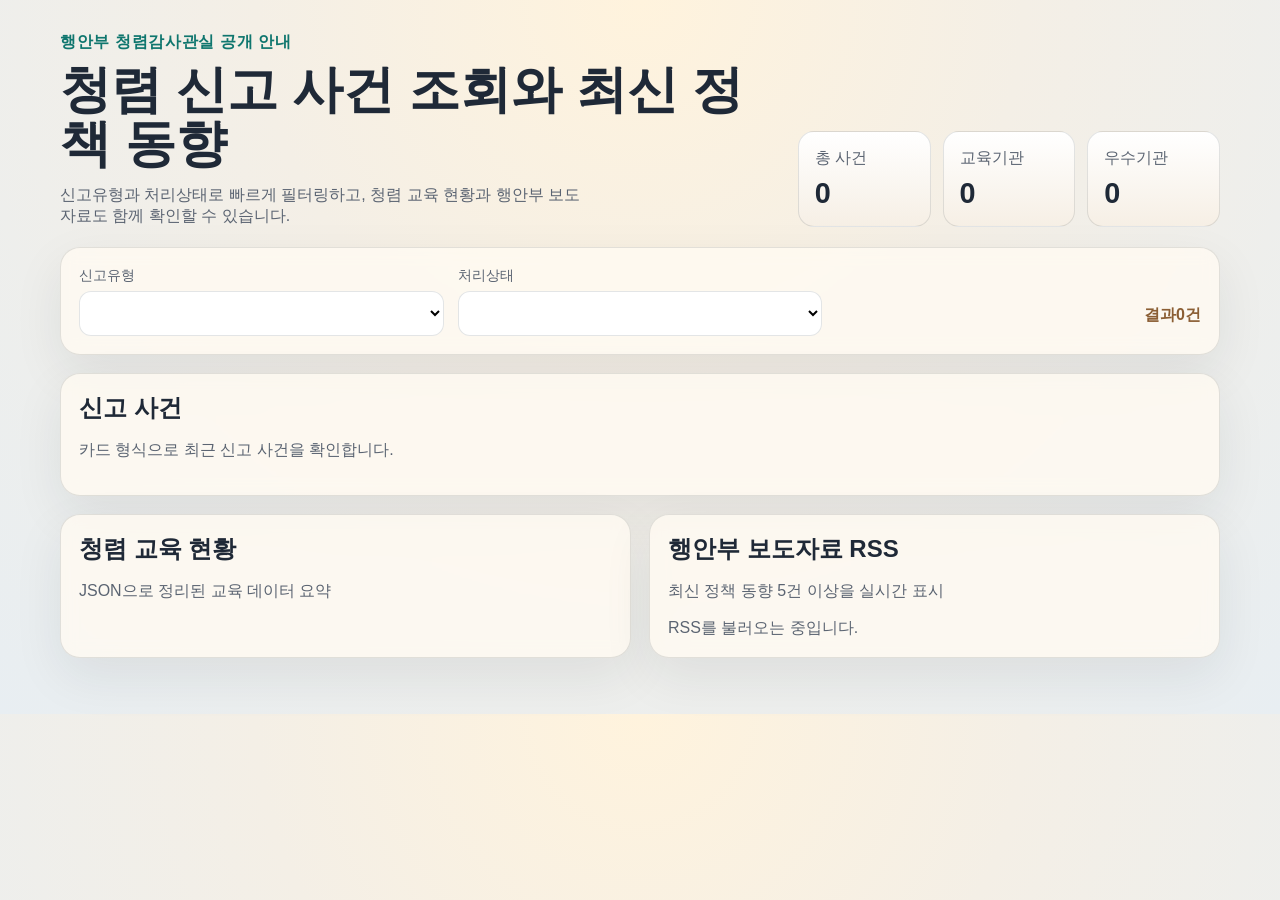
==== github_pages/index.html @ 290dfa54 "Add integrity report website" ====
<!doctype html>
<html lang="ko">
<head>
  <meta charset="utf-8">
  <meta name="viewport" content="width=device-width, initial-scale=1">
  <title>청렴 신고 사건 조회 및 정책 동향</title>
  <link rel="stylesheet" href="./style.css">
</head>
<body>
  <main class="shell">
    <section class="hero">
      <div>
        <p class="eyebrow">행안부 청렴감사관실 공개 안내</p>
        <h1>청렴 신고 사건 조회와 최신 정책 동향</h1>
        <p class="lead">신고유형과 처리상태로 빠르게 필터링하고, 청렴 교육 현황과 행안부 보도자료도 함께 확인할 수 있습니다.</p>
      </div>
      <div class="stats">
        <div class="stat"><span>총 사건</span><strong id="totalCases">0</strong></div>
        <div class="stat"><span>교육기관</span><strong id="totalInstitutions">0</strong></div>
        <div class="stat"><span>우수기관</span><strong id="excellentInstitutions">0</strong></div>
      </div>
    </section>

    <section class="panel controls">
      <label>
        <span>신고유형</span>
        <select id="typeFilter"></select>
      </label>
      <label>
        <span>처리상태</span>
        <select id="statusFilter"></select>
      </label>
      <div class="result-count" id="resultCount">결과0건</div>
    </section>

    <section class="panel">
      <div class="section-head">
        <h2>신고 사건</h2>
        <p>카드 형식으로 최근 신고 사건을 확인합니다.</p>
      </div>
      <div id="cards" class="cards"></div>
    </section>

    <section class="grid">
      <section class="panel">
        <div class="section-head">
          <h2>청렴 교육 현황</h2>
          <p>JSON으로 정리된 교육 데이터 요약</p>
        </div>
        <div id="eduSummary" class="edu-summary"></div>
      </section>
      <section class="panel">
        <div class="section-head">
          <h2>행안부 보도자료 RSS</h2>
          <p>최신 정책 동향 5건 이상을 실시간 표시</p>
        </div>
        <div id="rssStatus" class="muted">RSS를 불러오는 중입니다.</div>
        <ul id="rssList" class="rss-list"></ul>
      </section>
    </section>
  </main>
  <script src="./app.js"></script>
</body>
</html>
---- github_pages/style.css ----
:root {
  color-scheme: light;
  --bg: #f4efe6;
  --panel: #fffaf2;
  --text: #1f2937;
  --muted: #5b6472;
  --accent: #8b5e34;
  --accent-2: #0f766e;
  --line: rgba(31, 41, 55, 0.12);
}
* { box-sizing: border-box; }
body {
  margin: 0;
  font-family: "Segoe UI", Arial, sans-serif;
  color: var(--text);
  background: radial-gradient(circle at top, #fff3dd, var(--bg) 40%, #e8eef2 100%);
}
.shell { max-width: 1200px; margin: 0 auto; padding: 32px 20px 56px; }
.hero { display: grid; gap: 20px; grid-template-columns: 1.7fr 1fr; align-items: end; margin-bottom: 20px; }
.eyebrow { margin: 0 0 10px; color: var(--accent-2); font-weight: 700; letter-spacing: .04em; }
h1 { margin: 0; font-size: clamp(2rem, 4vw, 3.5rem); line-height: 1.05; }
.lead { margin: 14px 0 0; max-width: 60ch; color: var(--muted); }
.panel { background: rgba(255, 250, 242, 0.82); backdrop-filter: blur(8px); border: 1px solid var(--line); border-radius: 20px; padding: 18px; box-shadow: 0 18px 50px rgba(31, 41, 55, 0.08); }
.stats { display: grid; grid-template-columns: repeat(3, 1fr); gap: 12px; }
.stat { padding: 16px; border-radius: 16px; background: linear-gradient(180deg, #fff, #f6efe5); border: 1px solid var(--line); }
.stat span, .section-head p, .muted { color: var(--muted); }
.stat strong { display: block; margin-top: 8px; font-size: 1.8rem; }
.controls { display: grid; grid-template-columns: repeat(3, minmax(0, 1fr)); gap: 14px; align-items: end; margin-bottom: 18px; }
label span { display: block; font-size: .9rem; margin-bottom: 6px; color: var(--muted); }
select { width: 100%; padding: 12px 14px; border-radius: 12px; border: 1px solid var(--line); background: white; font-size: 1rem; }
.result-count { justify-self: end; font-weight: 700; color: var(--accent); padding-bottom: 10px; }
.section-head { margin-bottom: 14px; }
.section-head h2 { margin: 0 0 6px; }
.cards { display: grid; gap: 14px; grid-template-columns: repeat(auto-fit, minmax(250px, 1fr)); }
.card { border: 1px solid var(--line); border-radius: 18px; padding: 16px; background: linear-gradient(180deg, #fff, #faf6ee); }
.card .top { display: flex; justify-content: space-between; gap: 12px; margin-bottom: 12px; }
.pill { display: inline-block; padding: 6px 10px; border-radius: 999px; background: rgba(15, 118, 110, 0.12); color: var(--accent-2); font-size: .85rem; }
.meta { display: grid; gap: 8px; color: var(--muted); font-size: .95rem; }
.grid { display: grid; grid-template-columns: 1fr 1fr; gap: 18px; margin-top: 18px; }
.edu-summary { display: grid; gap: 10px; }
.edu-item { padding: 14px; border-radius: 14px; background: #fff; border: 1px solid var(--line); display: flex; justify-content: space-between; gap: 16px; }
.rss-list { margin: 0; padding-left: 18px; display: grid; gap: 12px; }
.rss-list a { color: var(--text); font-weight: 600; text-decoration: none; }
.rss-list time, .rss-list p { color: var(--muted); margin: 4px 0 0; }
@media (max-width: 900px) {
  .hero, .grid, .controls { grid-template-columns: 1fr; }
  .result-count { justify-self: start; }
}
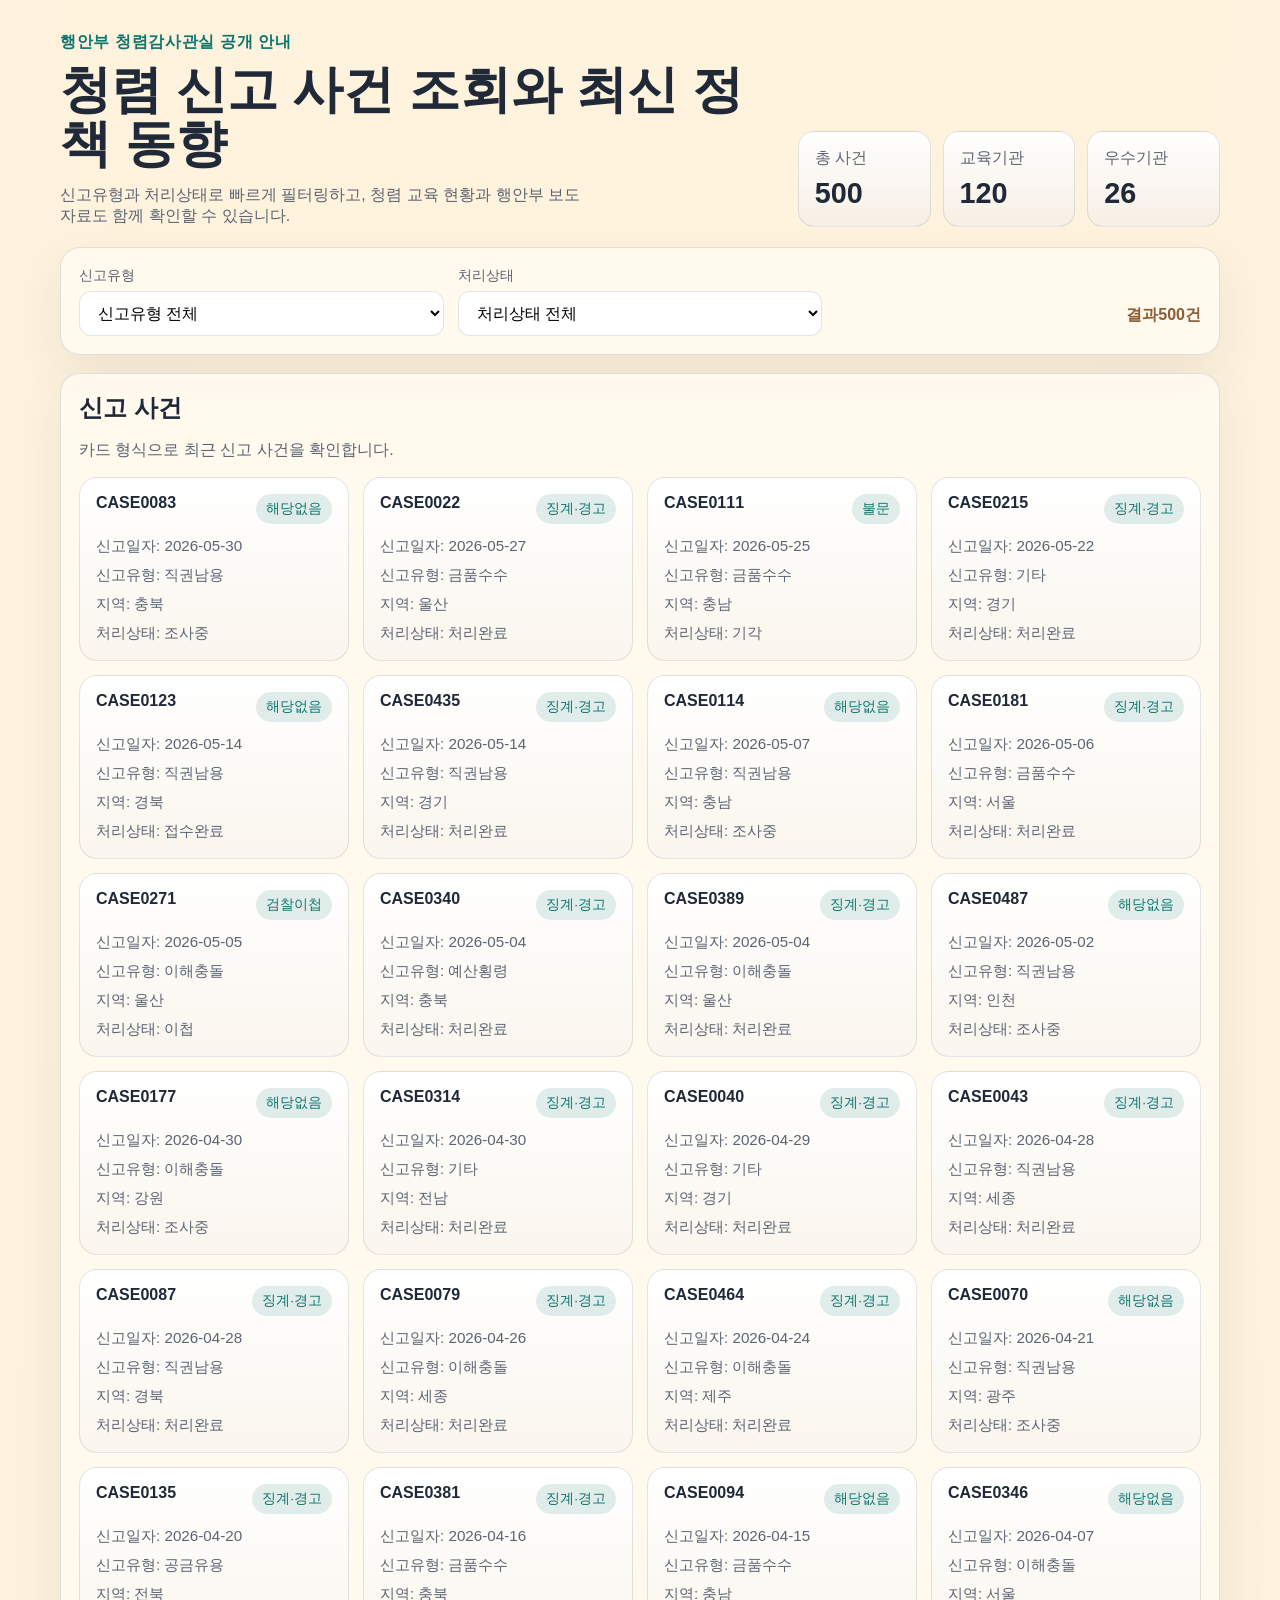
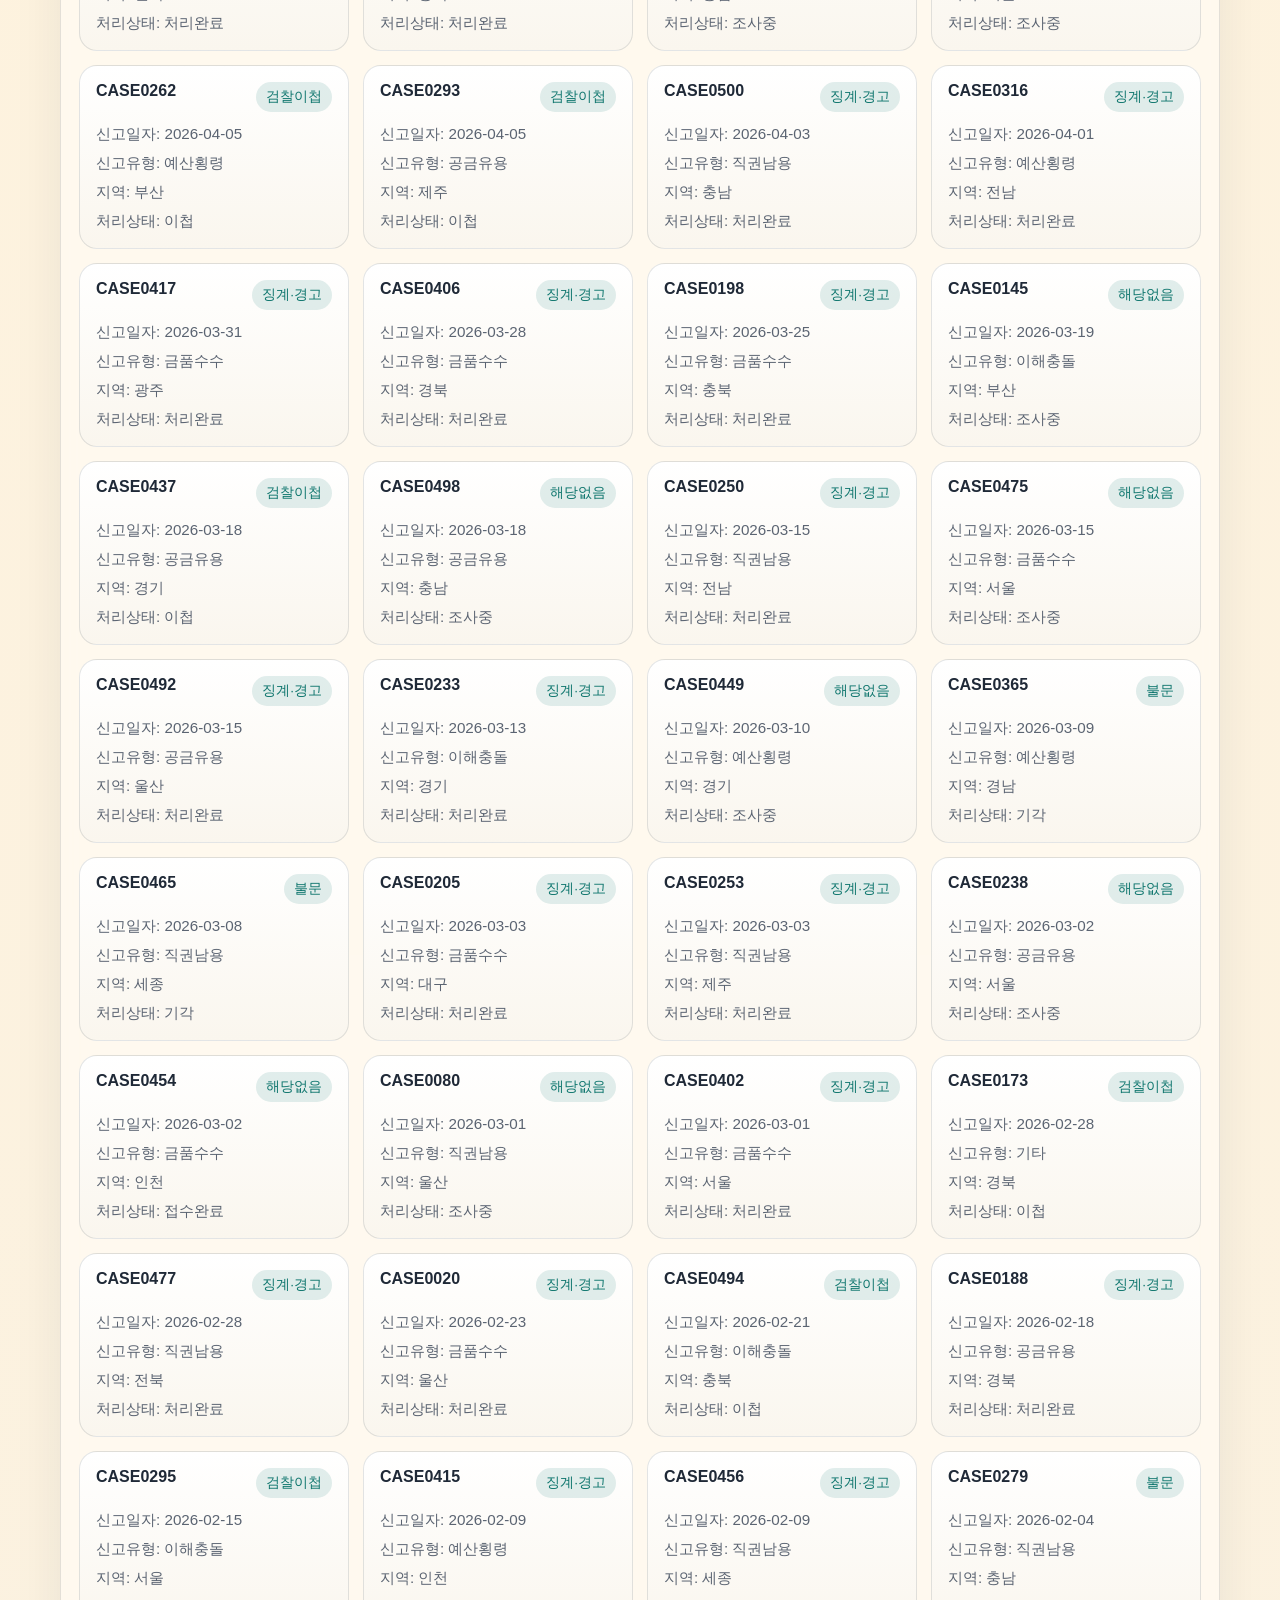
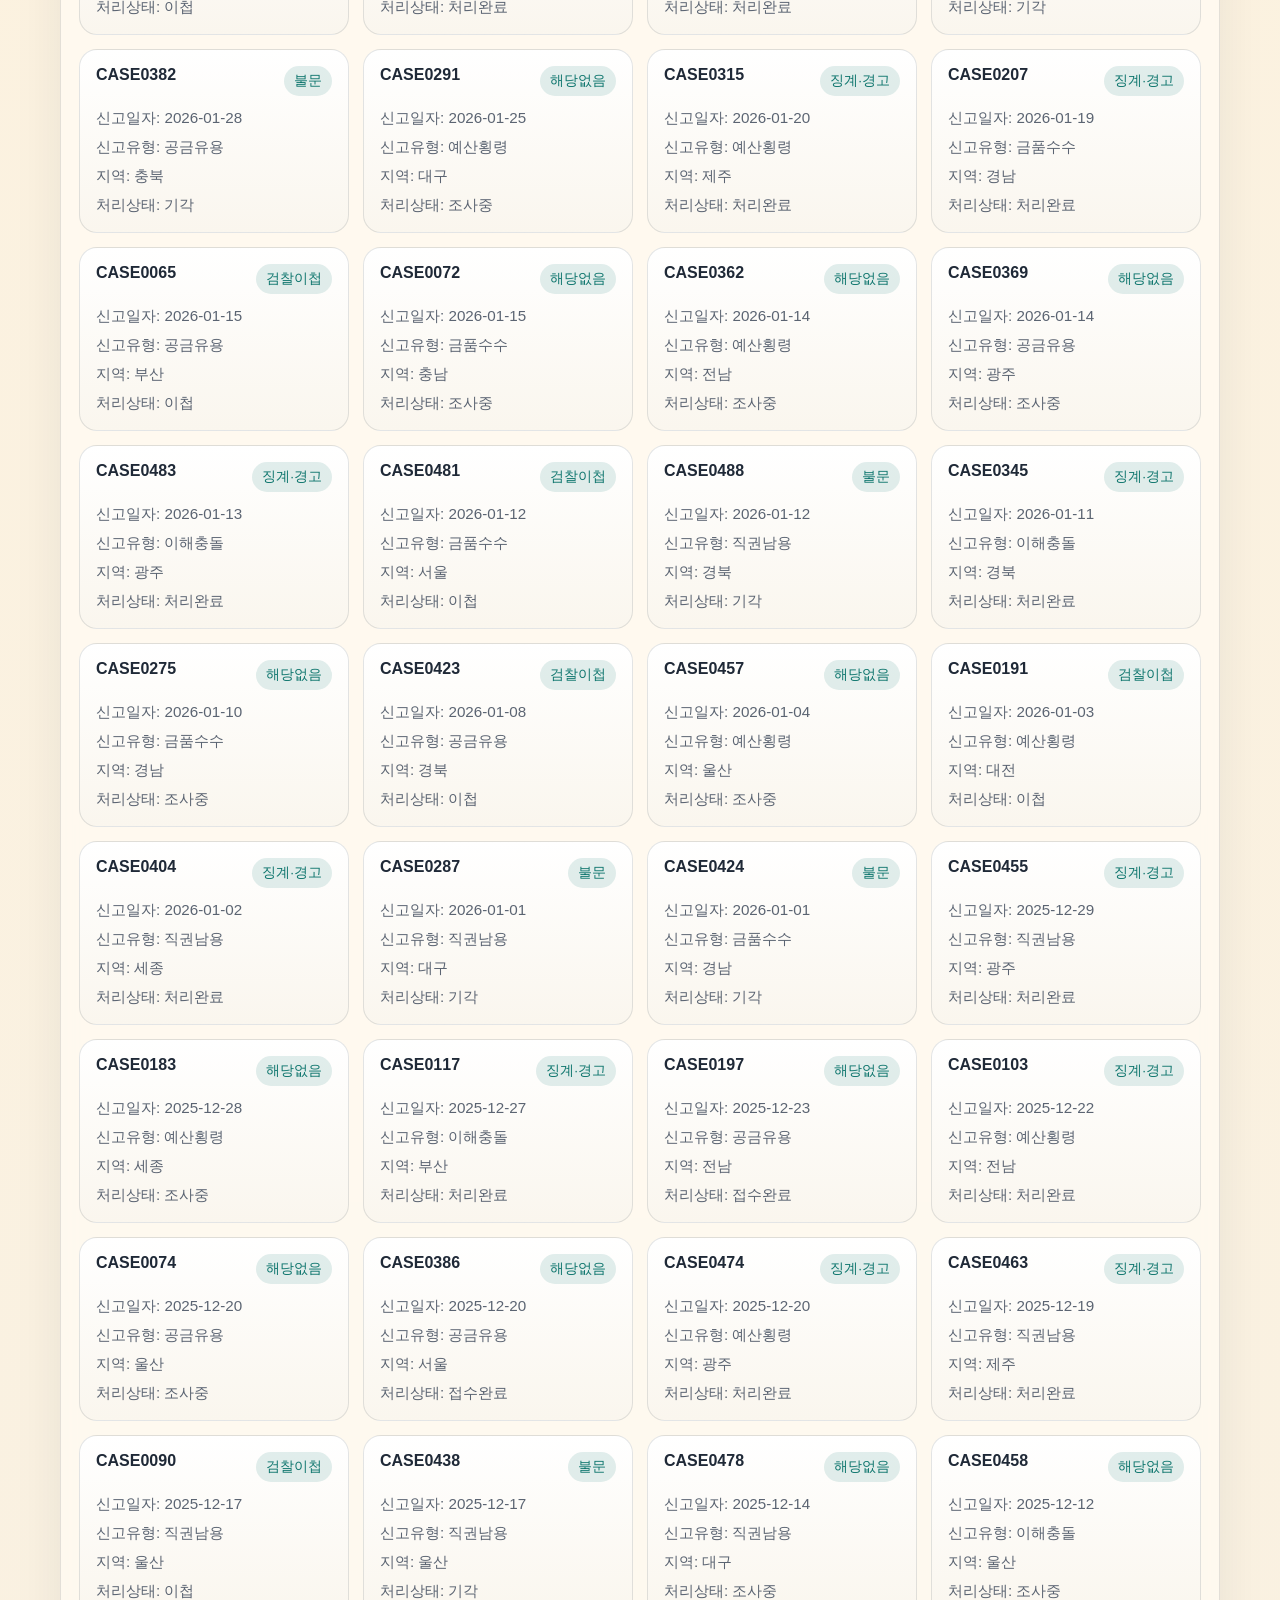
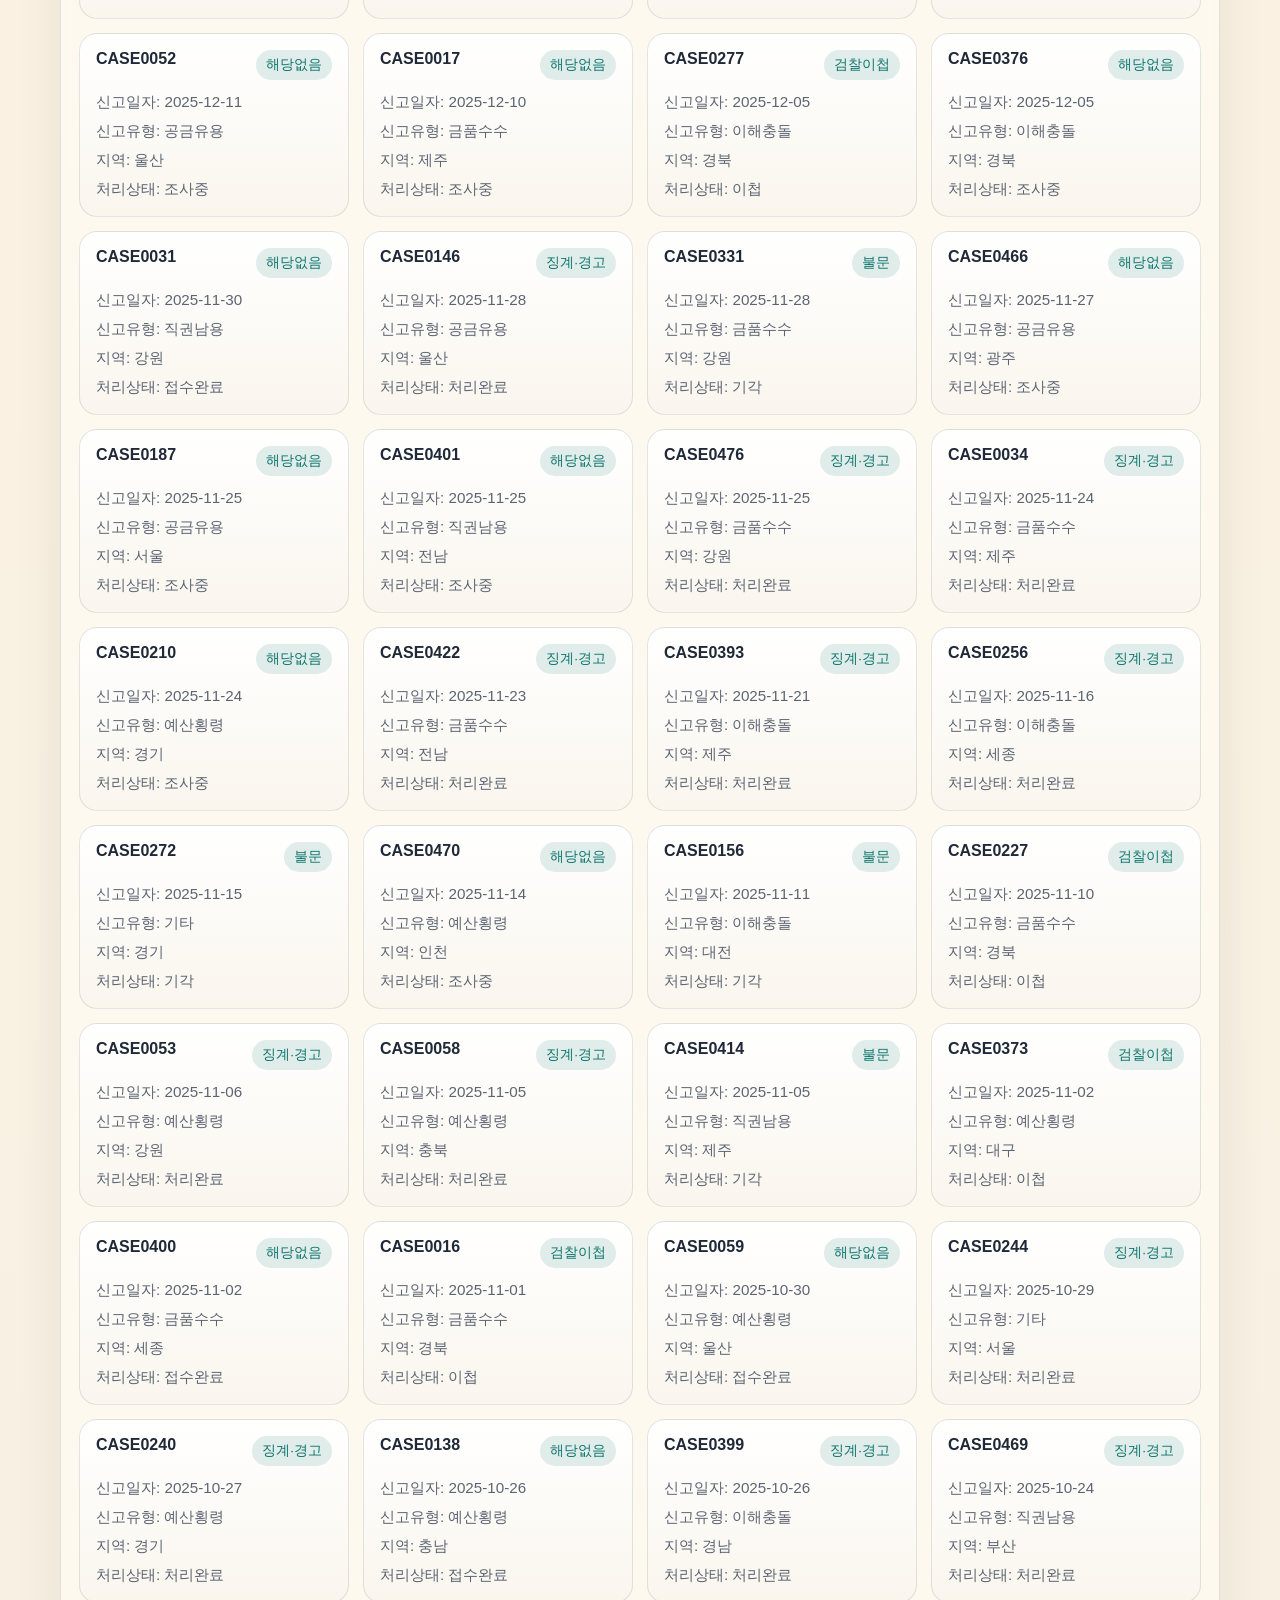
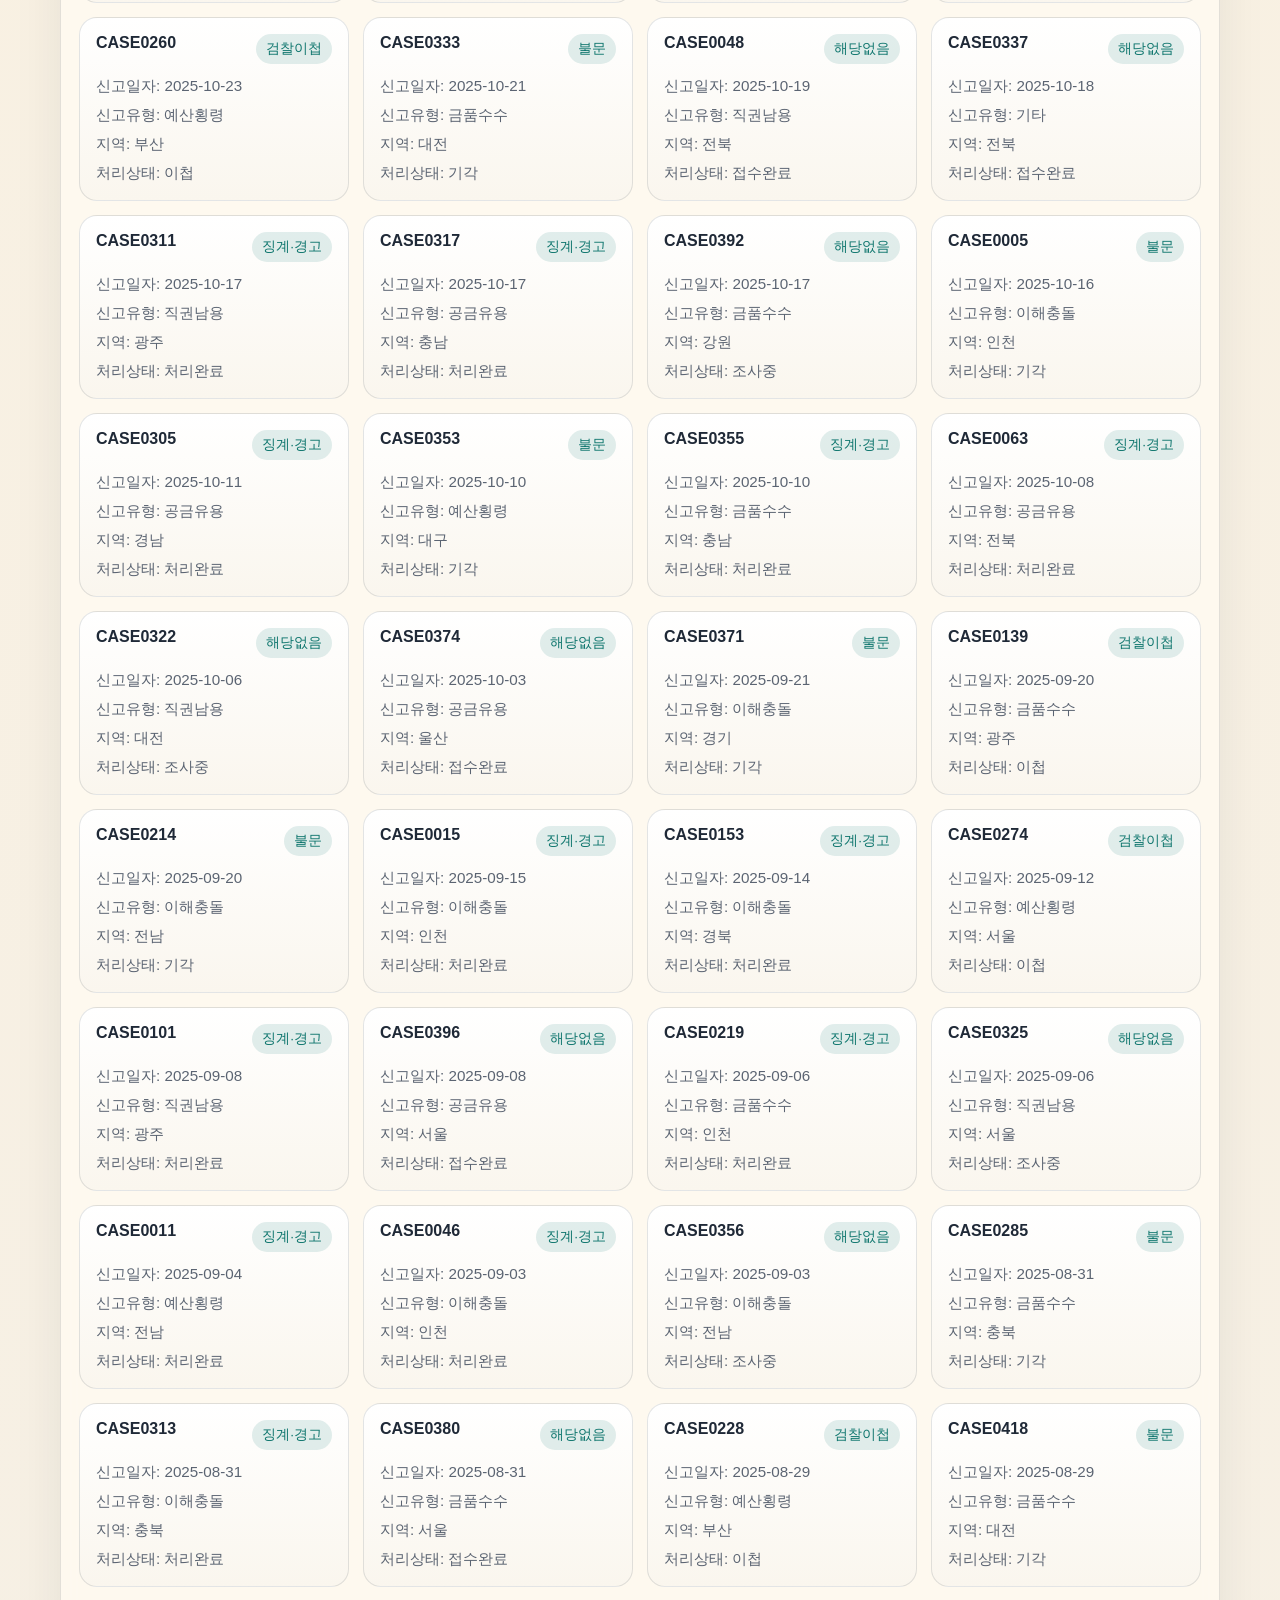
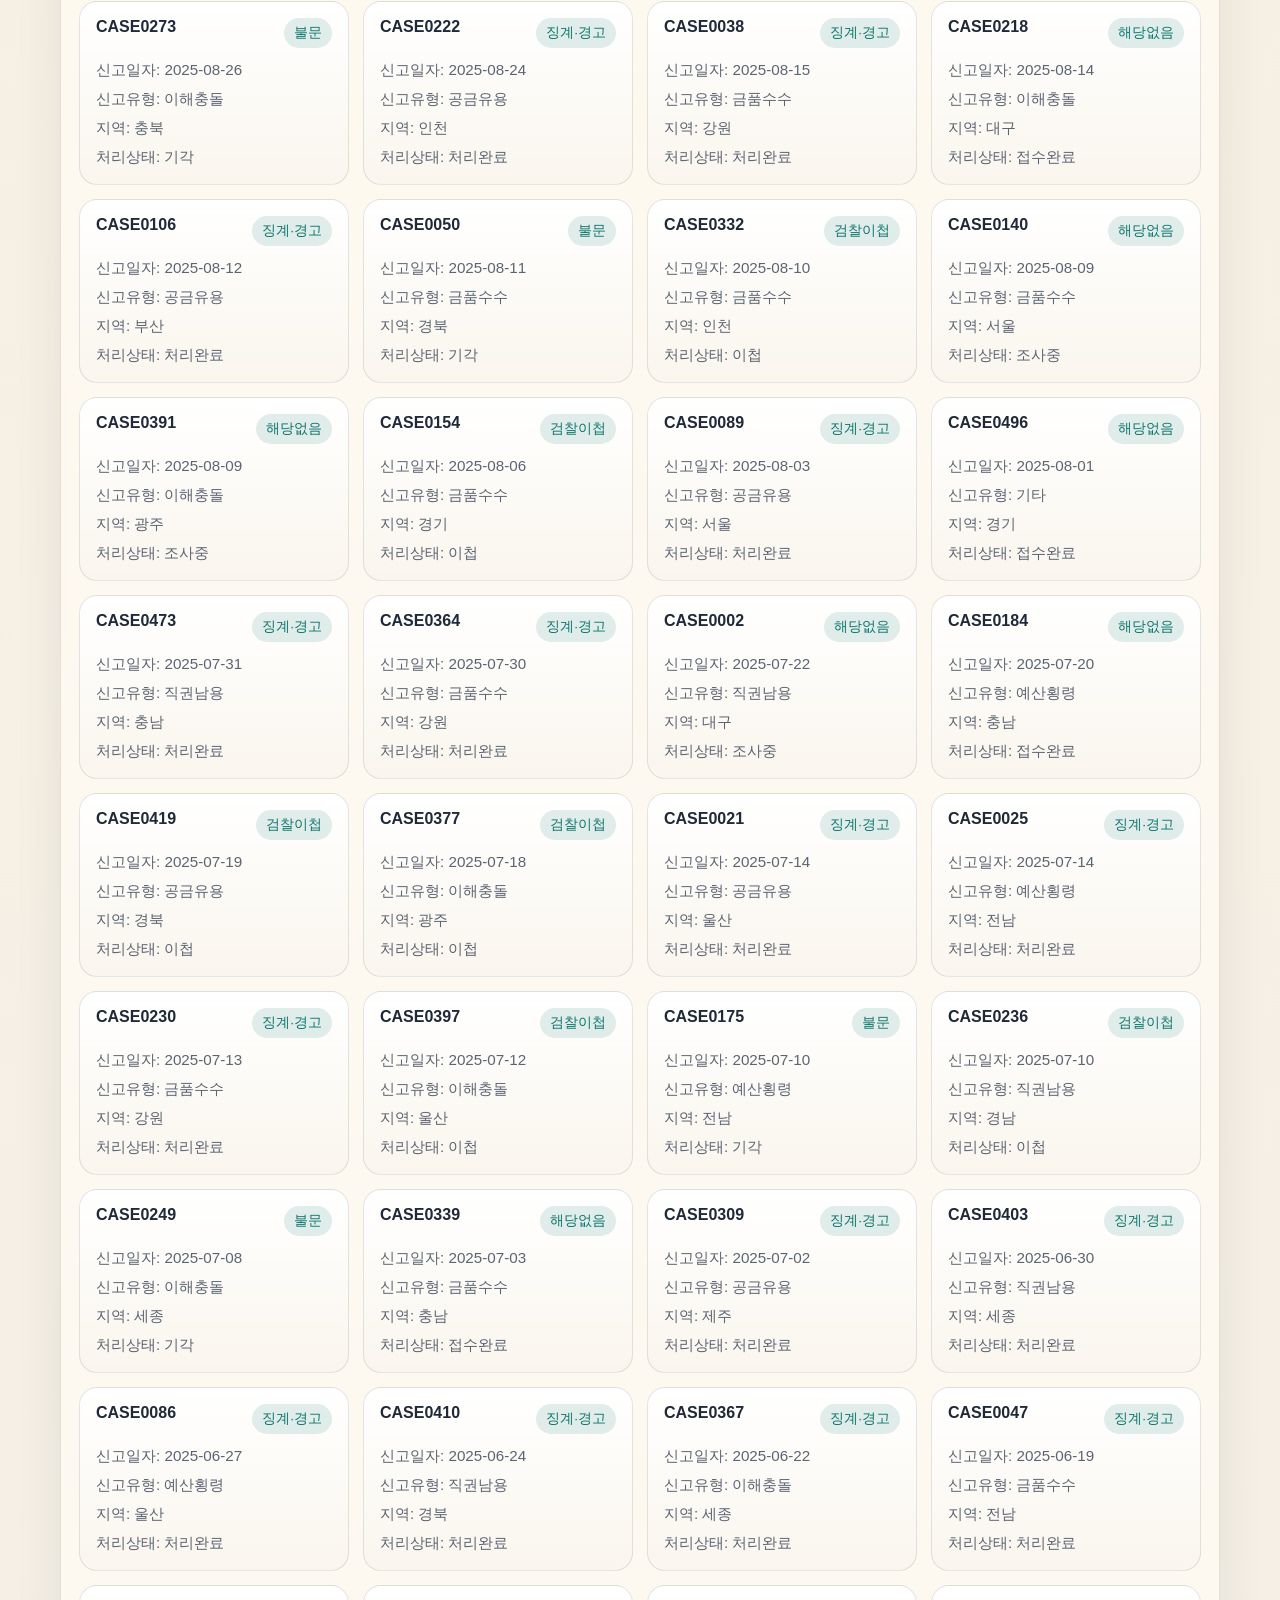
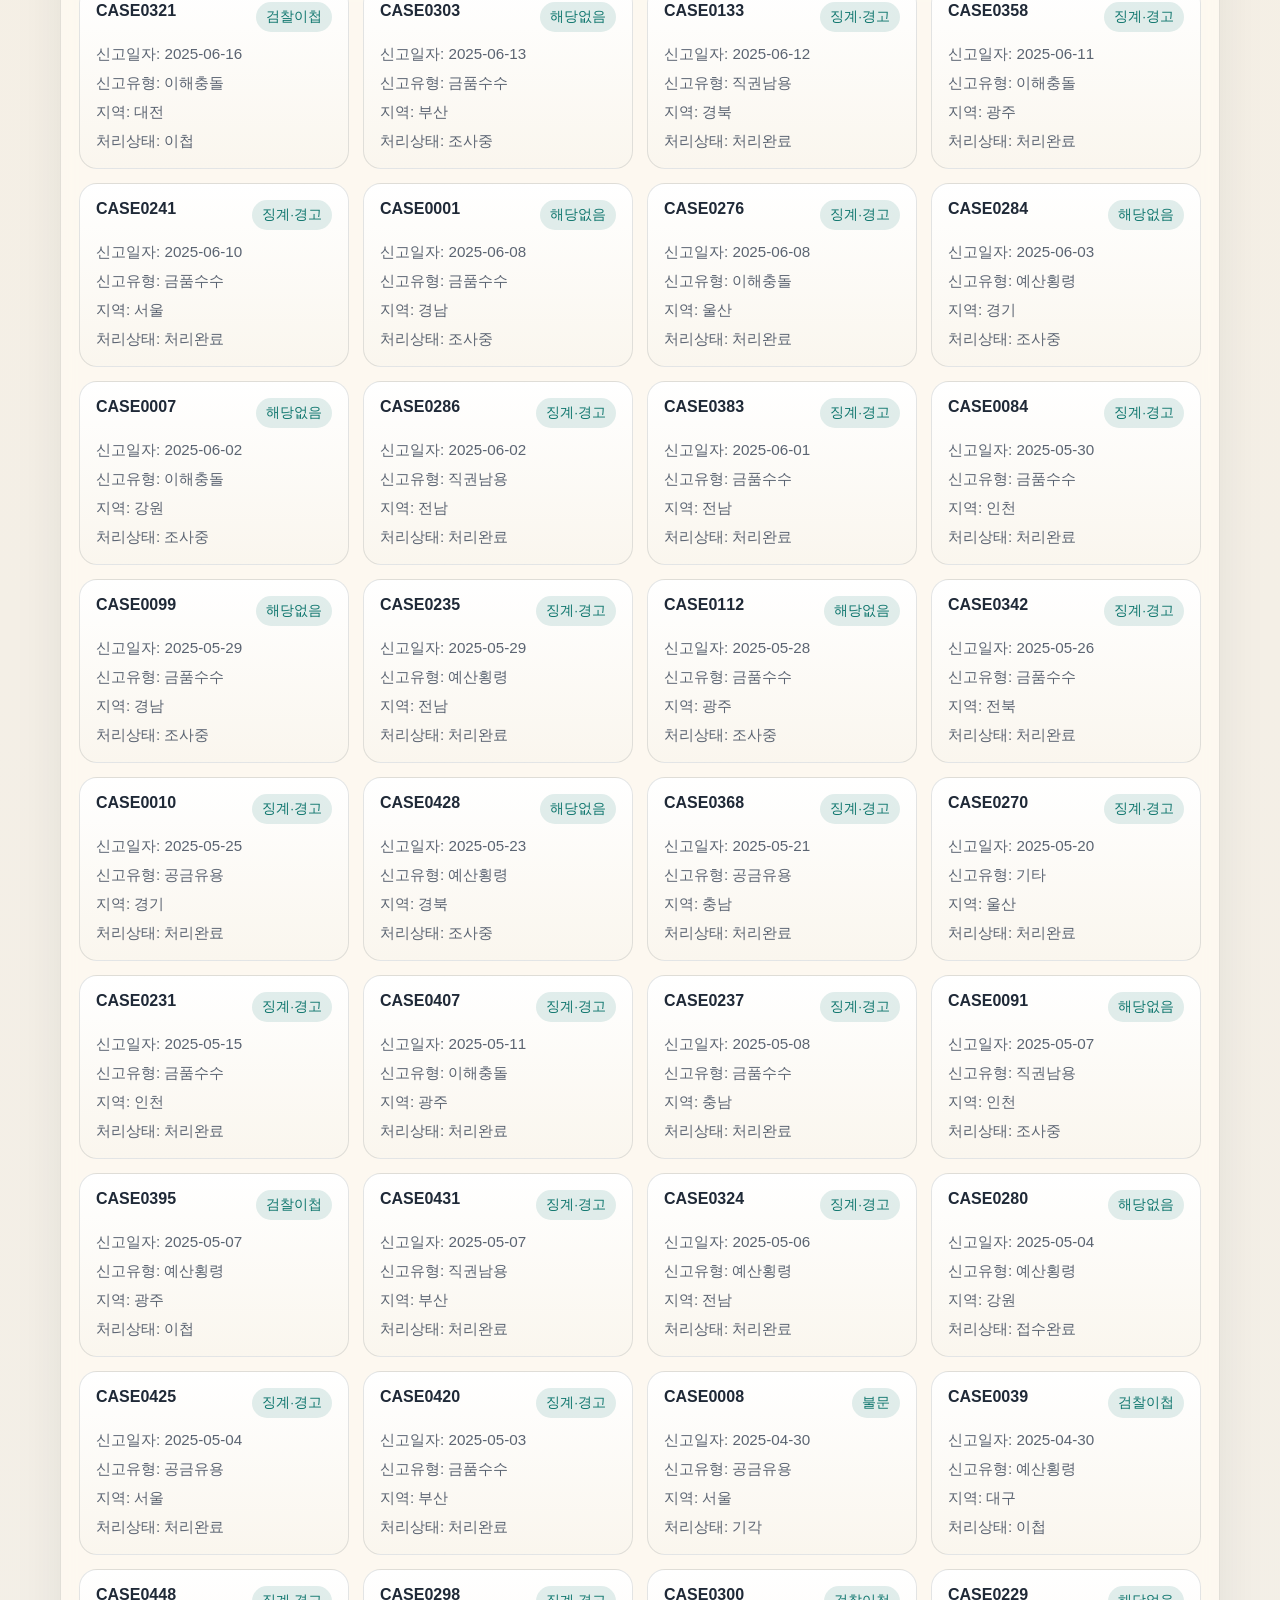
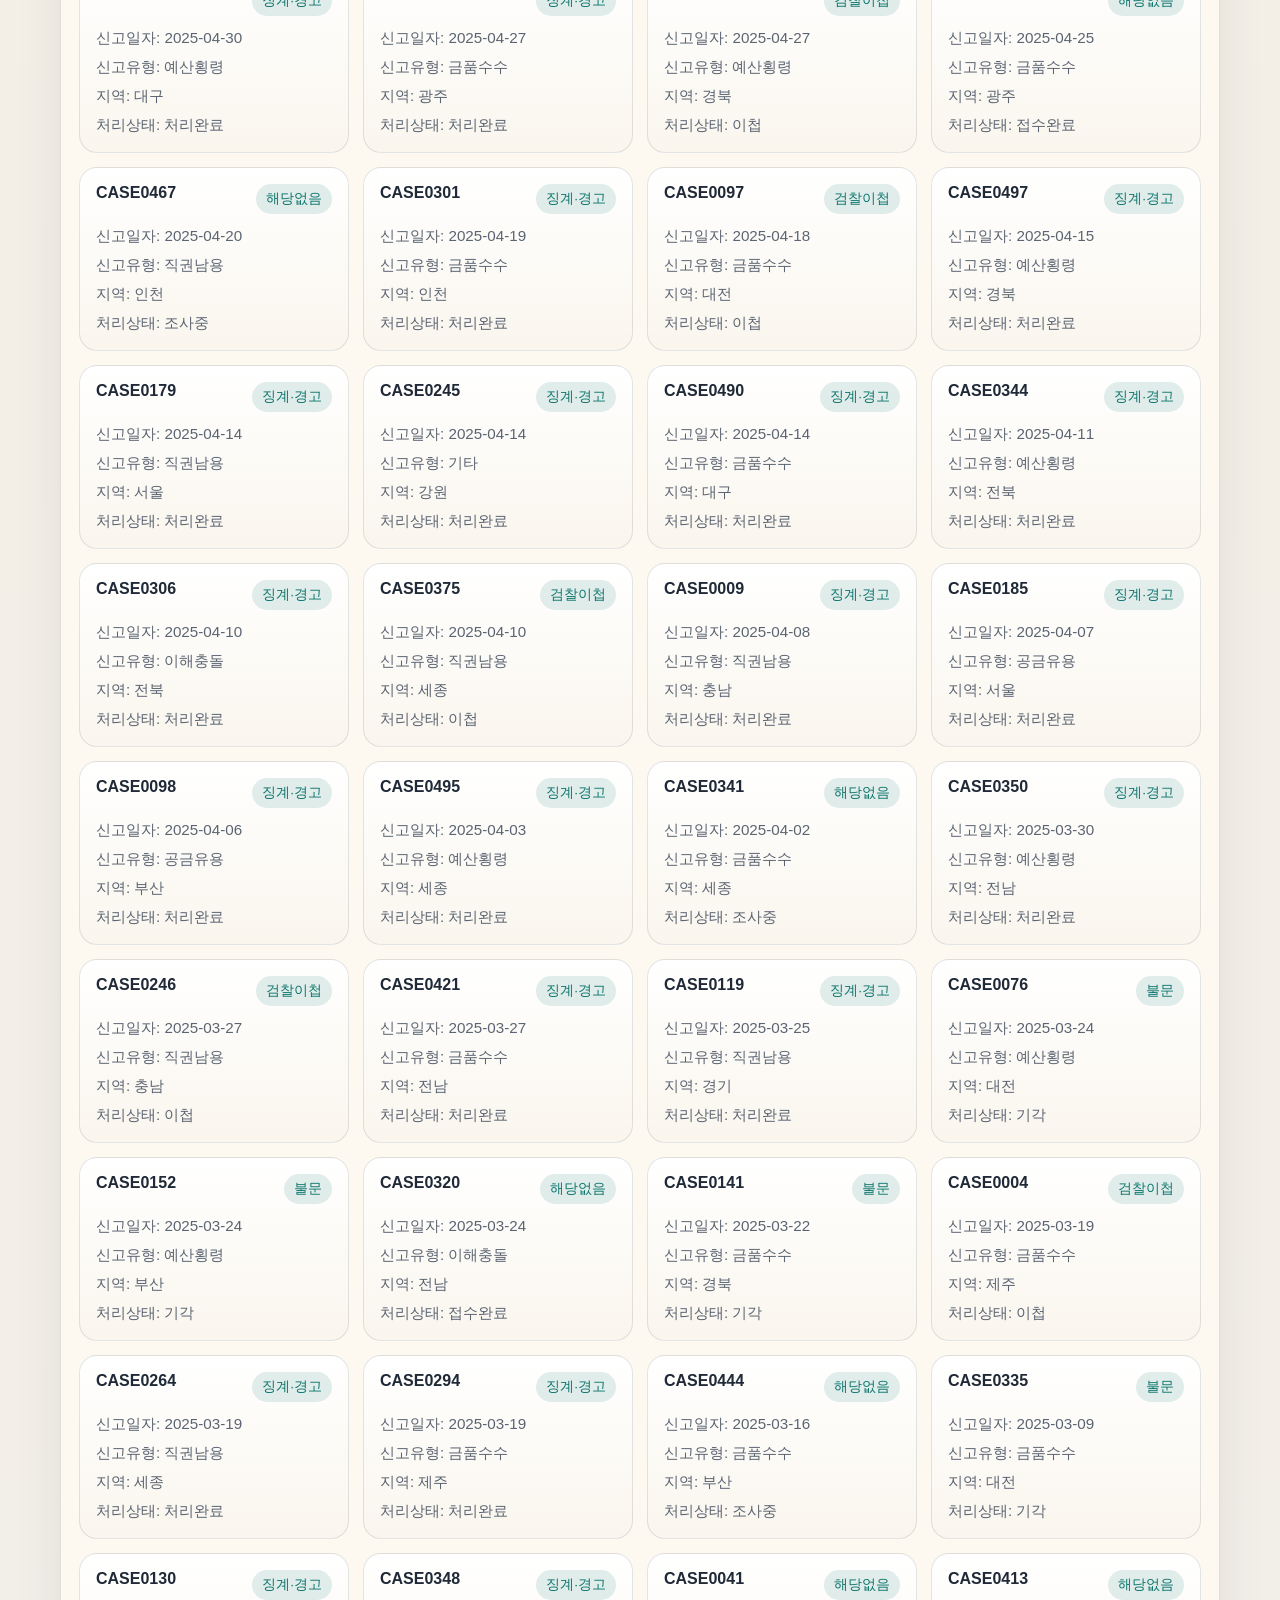
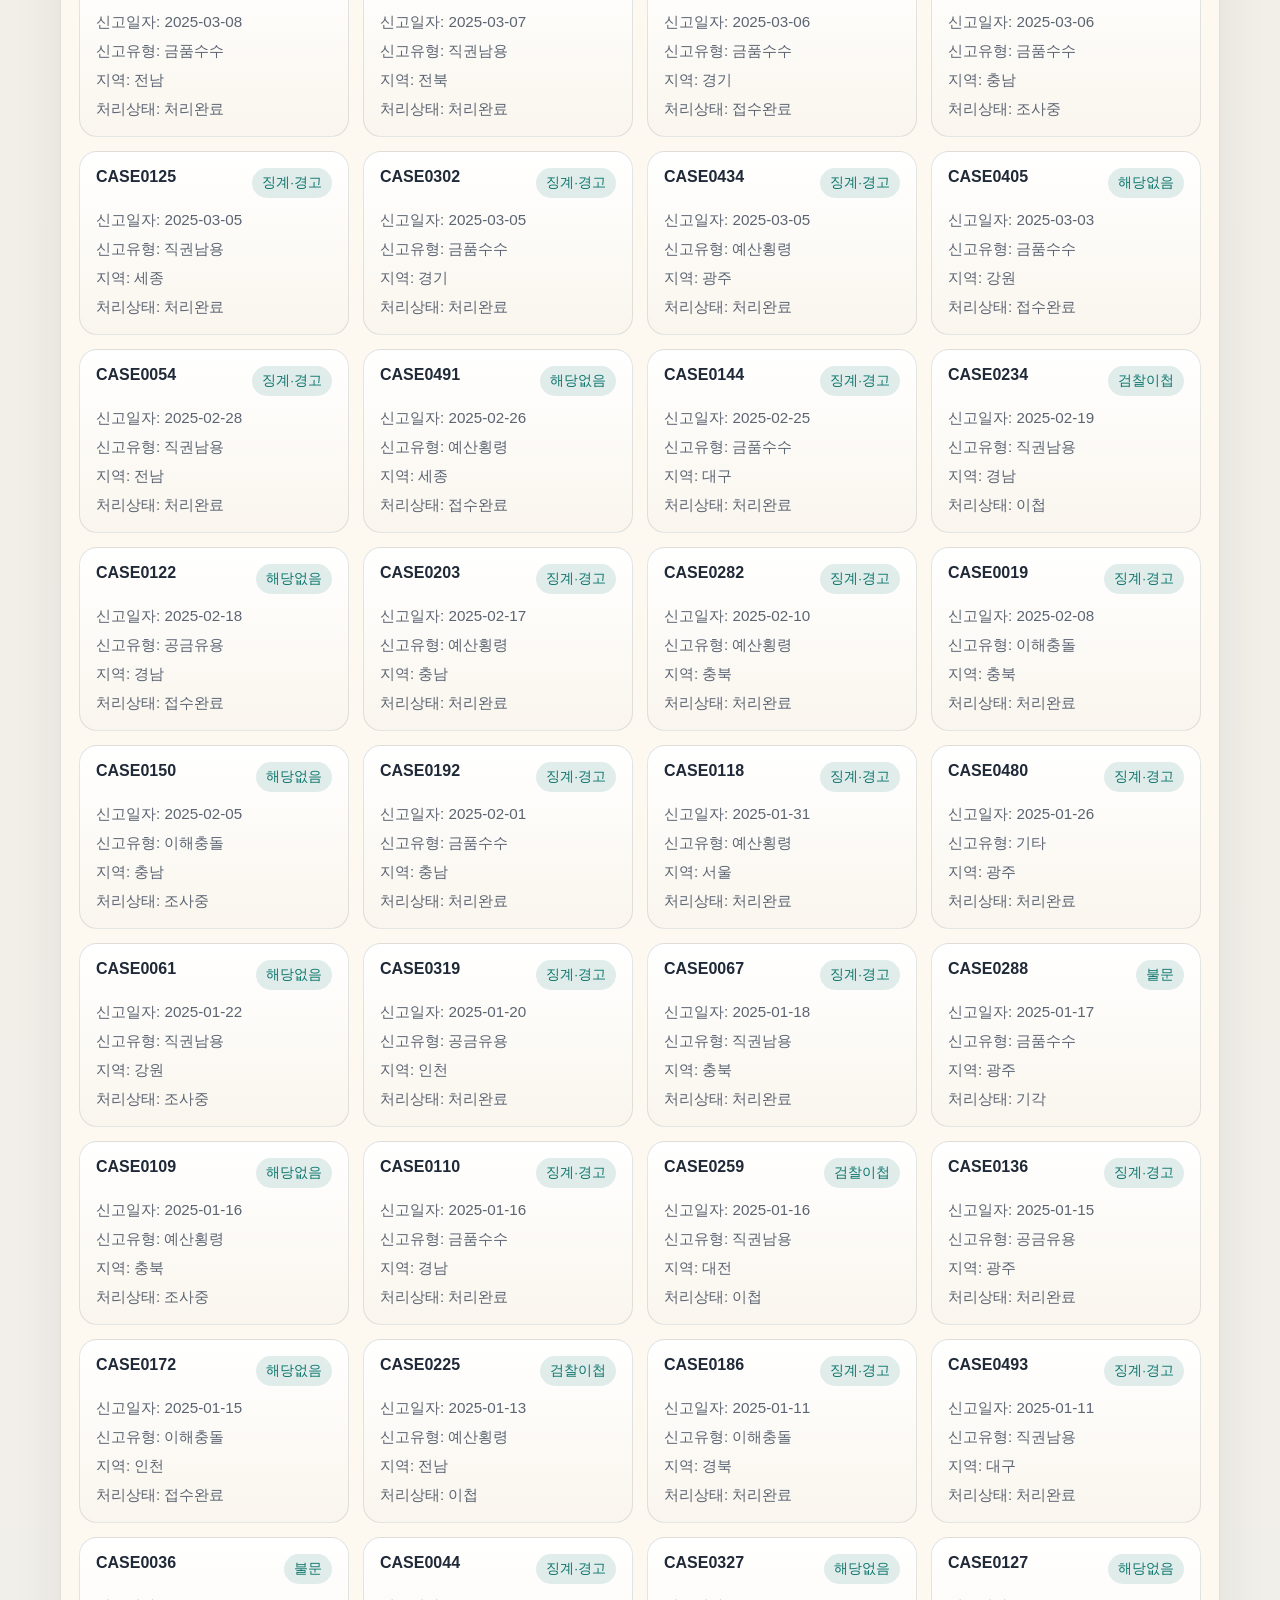
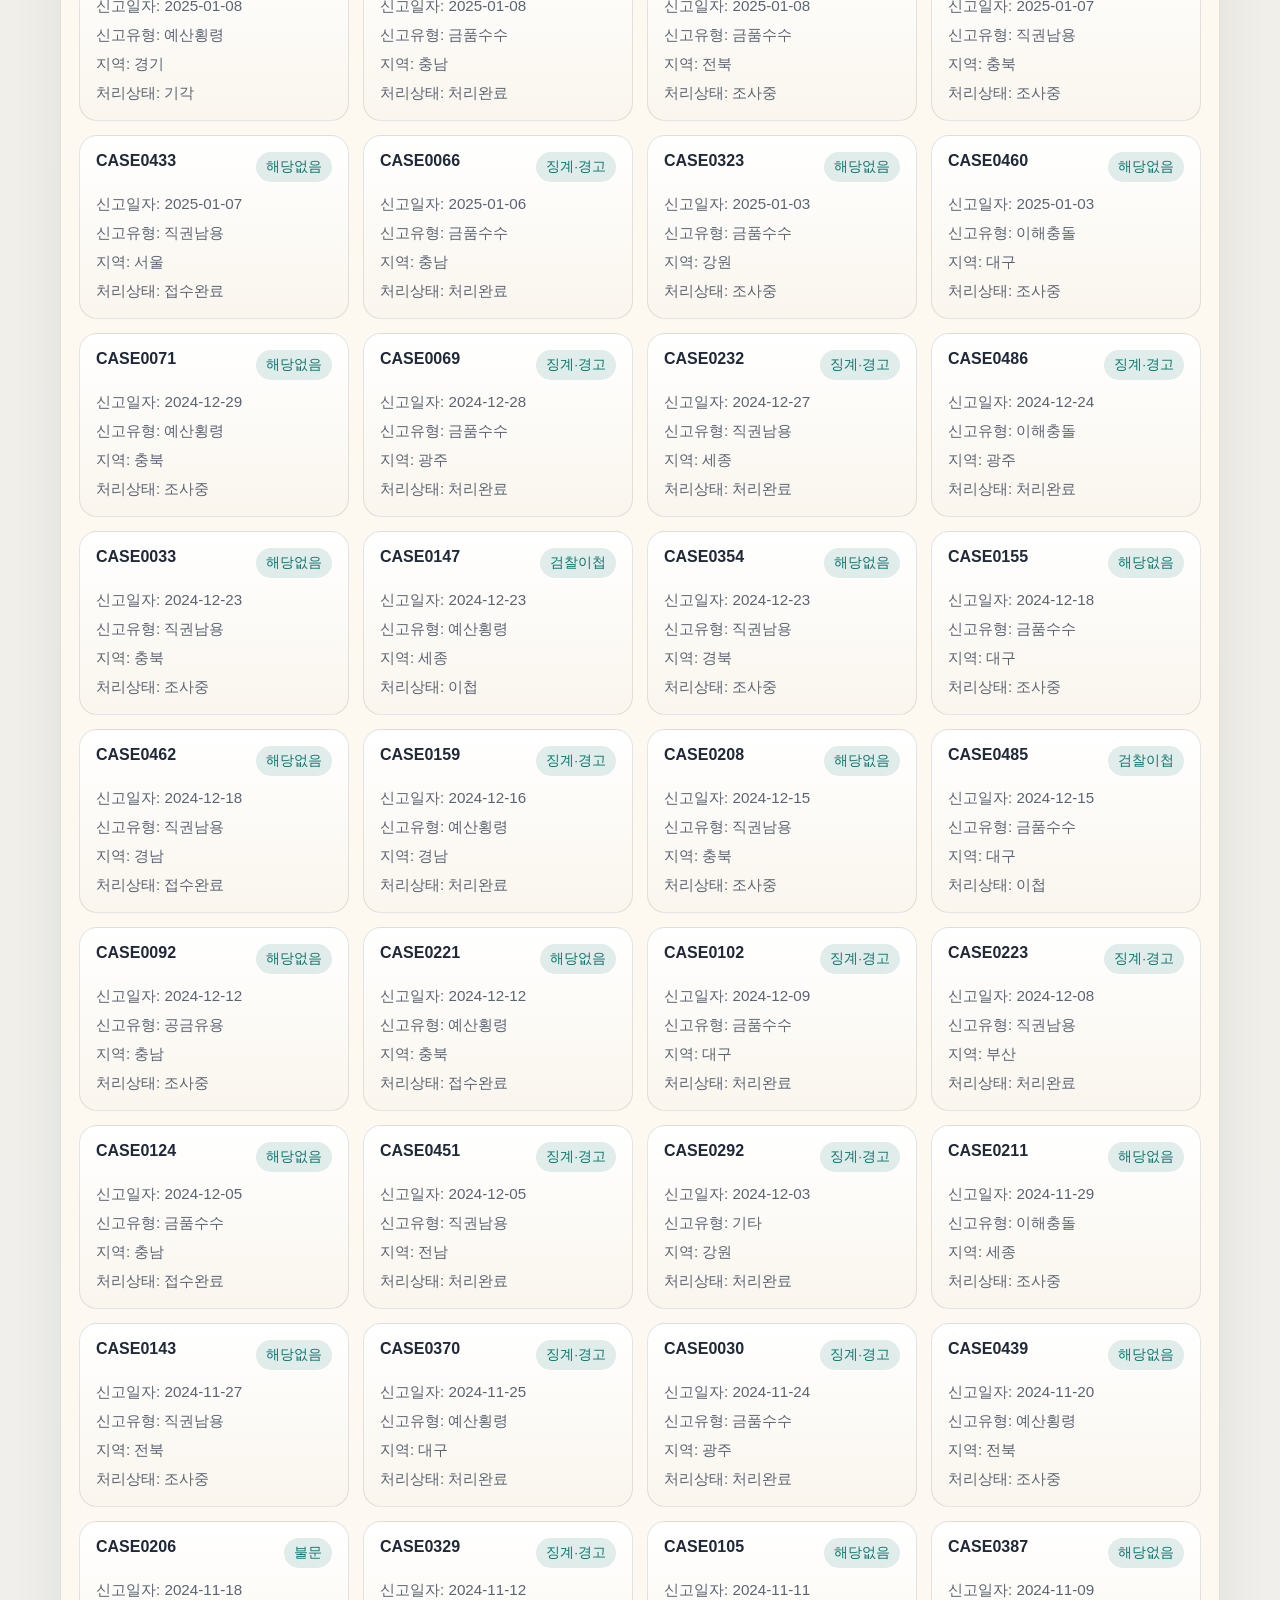
==== commit 7ec7872e: "Make pages self-contained for real lookup" ====
--- a/github_pages/index.html
+++ b/github_pages/index.html
@@ -1,4 +1,4 @@
-<!doctype html>
+﻿<!doctype html>
 <html lang="ko">
 <head>
   <meta charset="utf-8">
@@ -45,20 +45,21 @@
       <section class="panel">
         <div class="section-head">
           <h2>청렴 교육 현황</h2>
-          <p>JSON으로 정리된 교육 데이터 요약</p>
+          <p>데이터 요약</p>
         </div>
         <div id="eduSummary" class="edu-summary"></div>
       </section>
       <section class="panel">
         <div class="section-head">
           <h2>행안부 보도자료 RSS</h2>
-          <p>최신 정책 동향 5건 이상을 실시간 표시</p>
+          <p>최신 정책 동향 5건 이상 표시</p>
         </div>
         <div id="rssStatus" class="muted">RSS를 불러오는 중입니다.</div>
         <ul id="rssList" class="rss-list"></ul>
       </section>
     </section>
   </main>
+  <script src="./data.js"></script>
   <script src="./app.js"></script>
 </body>
 </html>
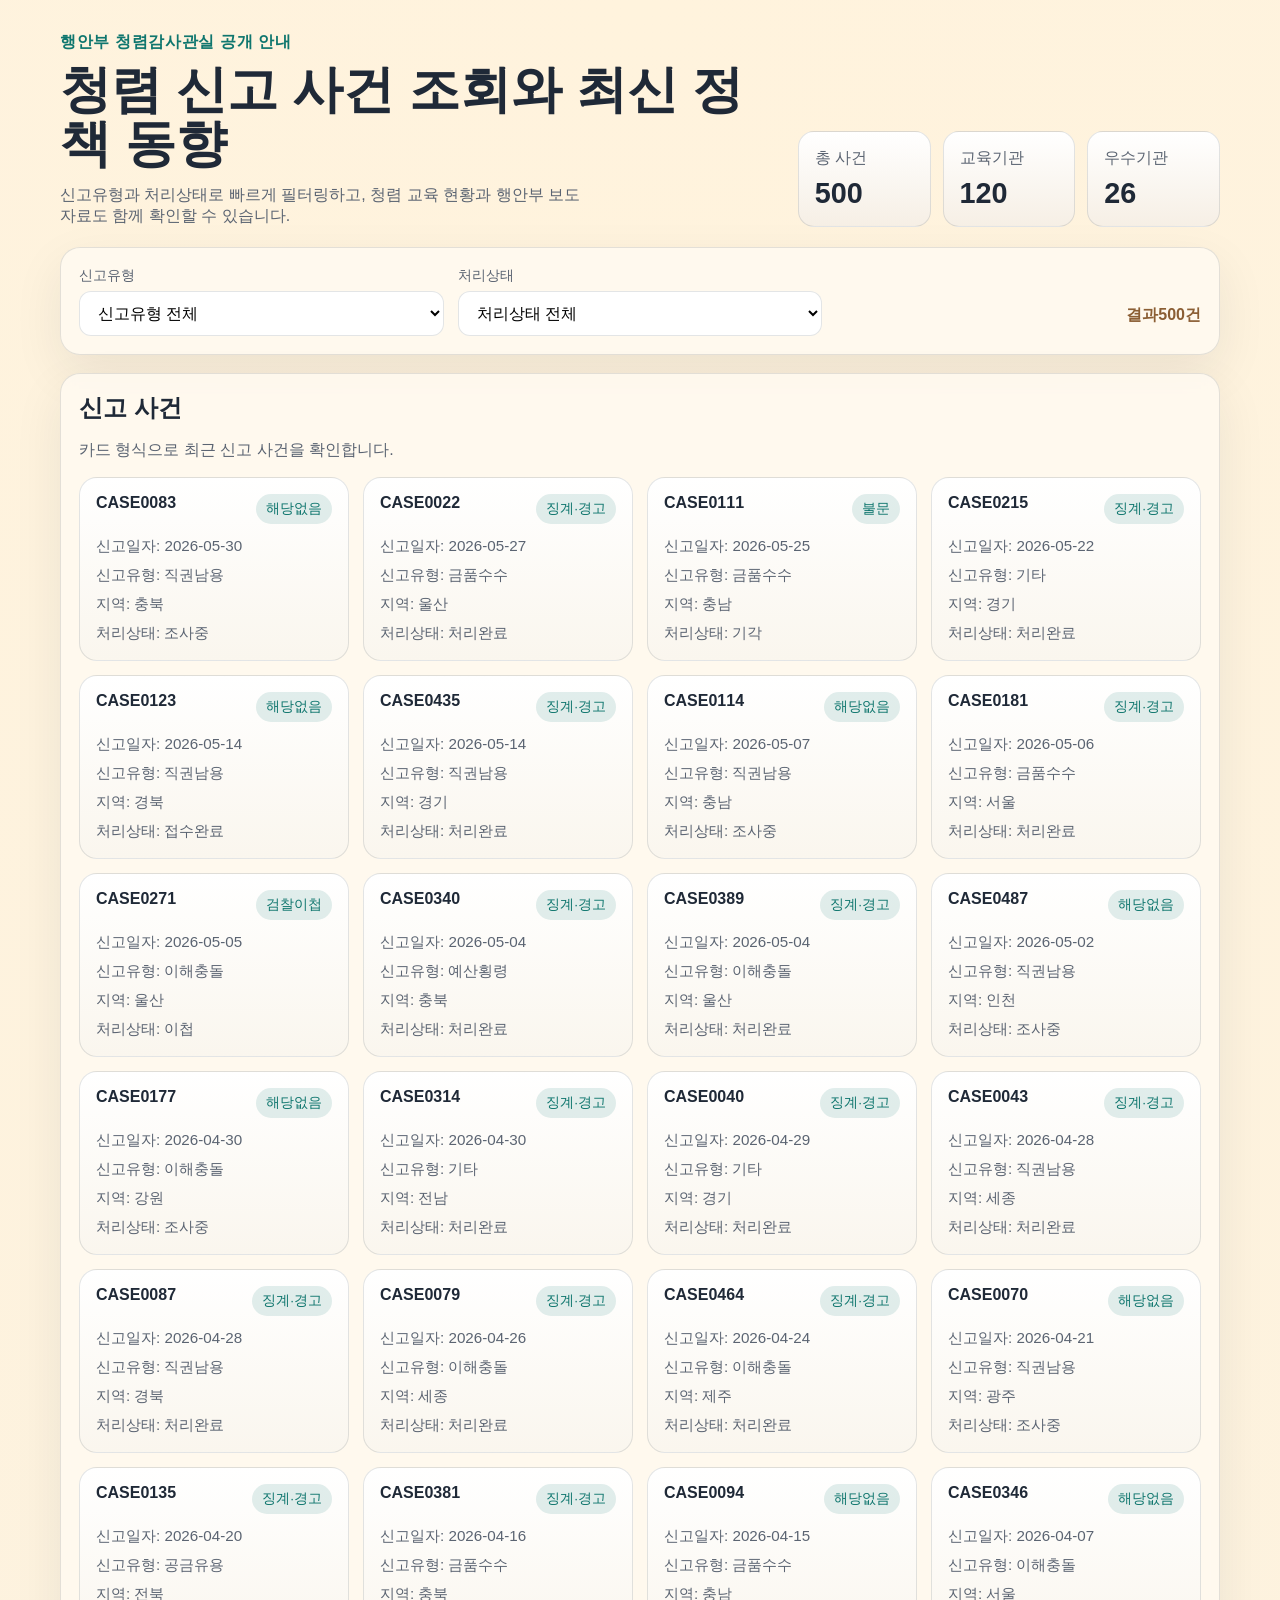
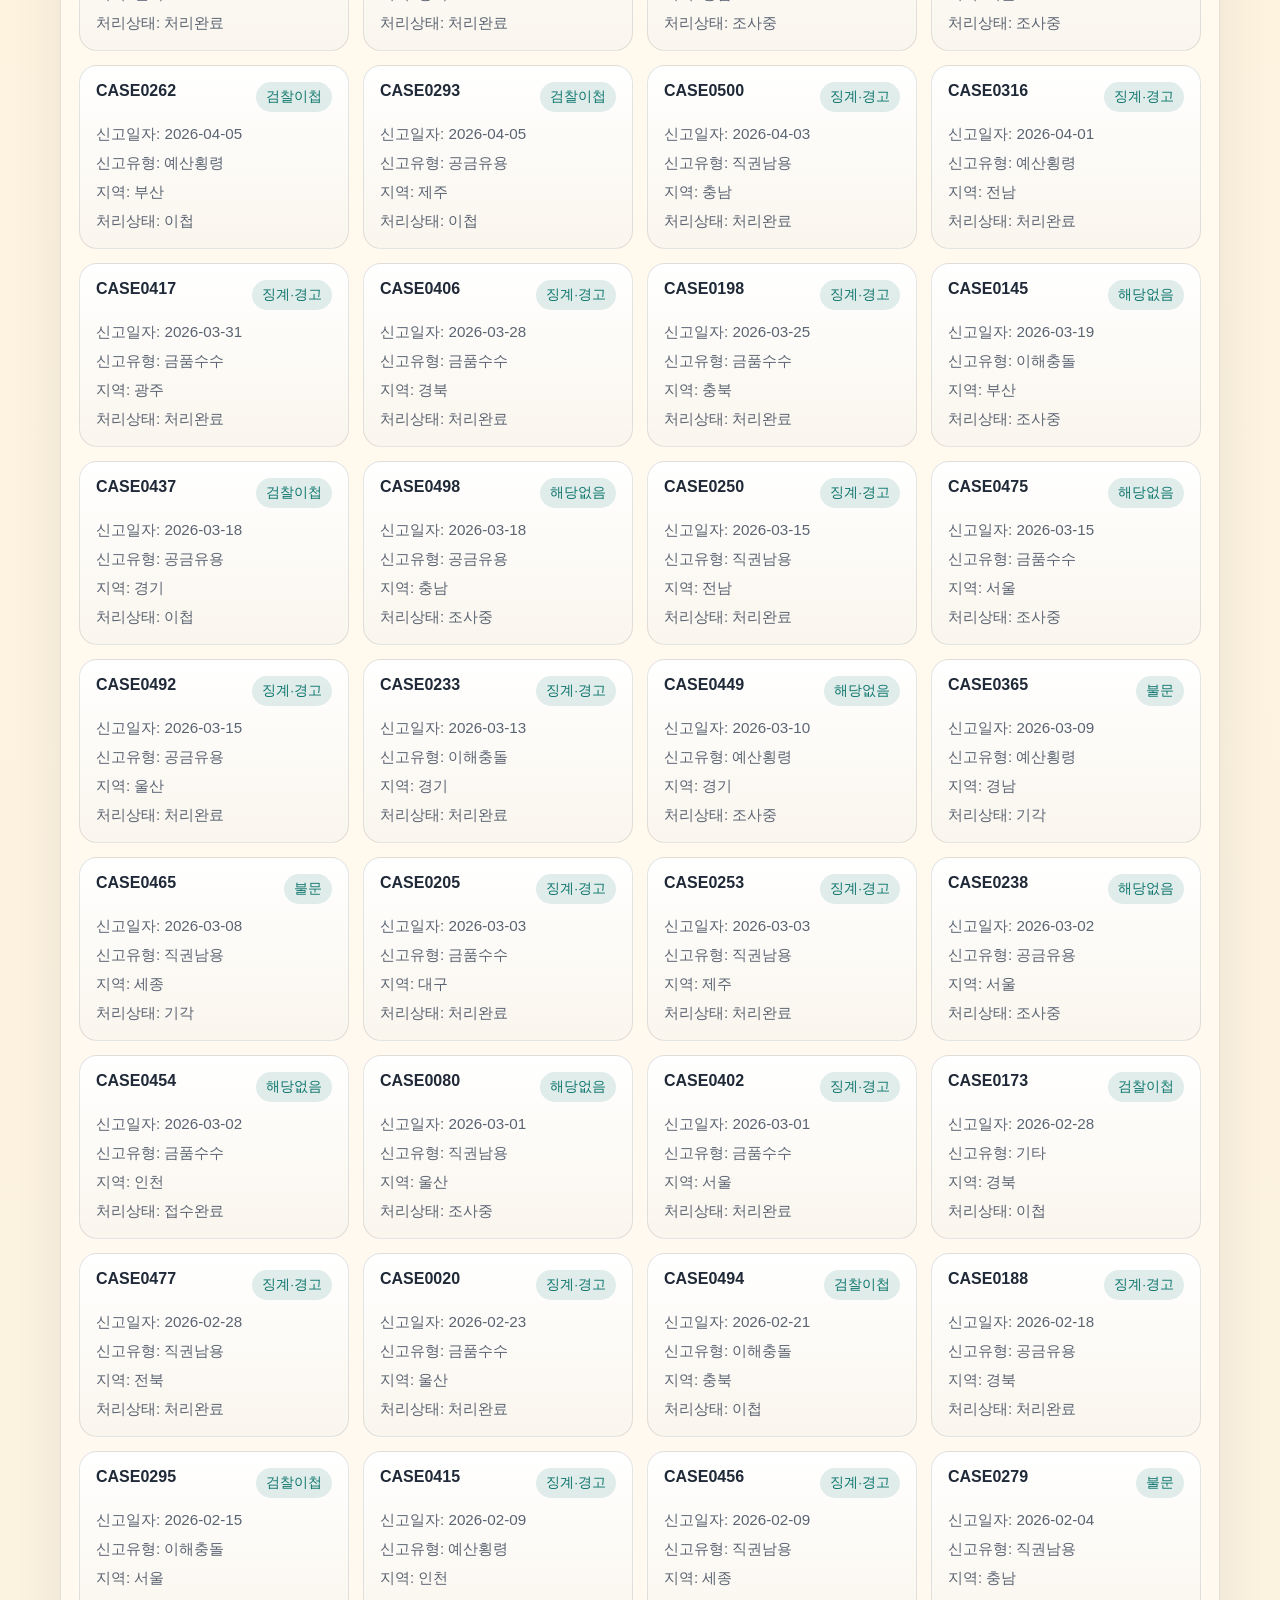
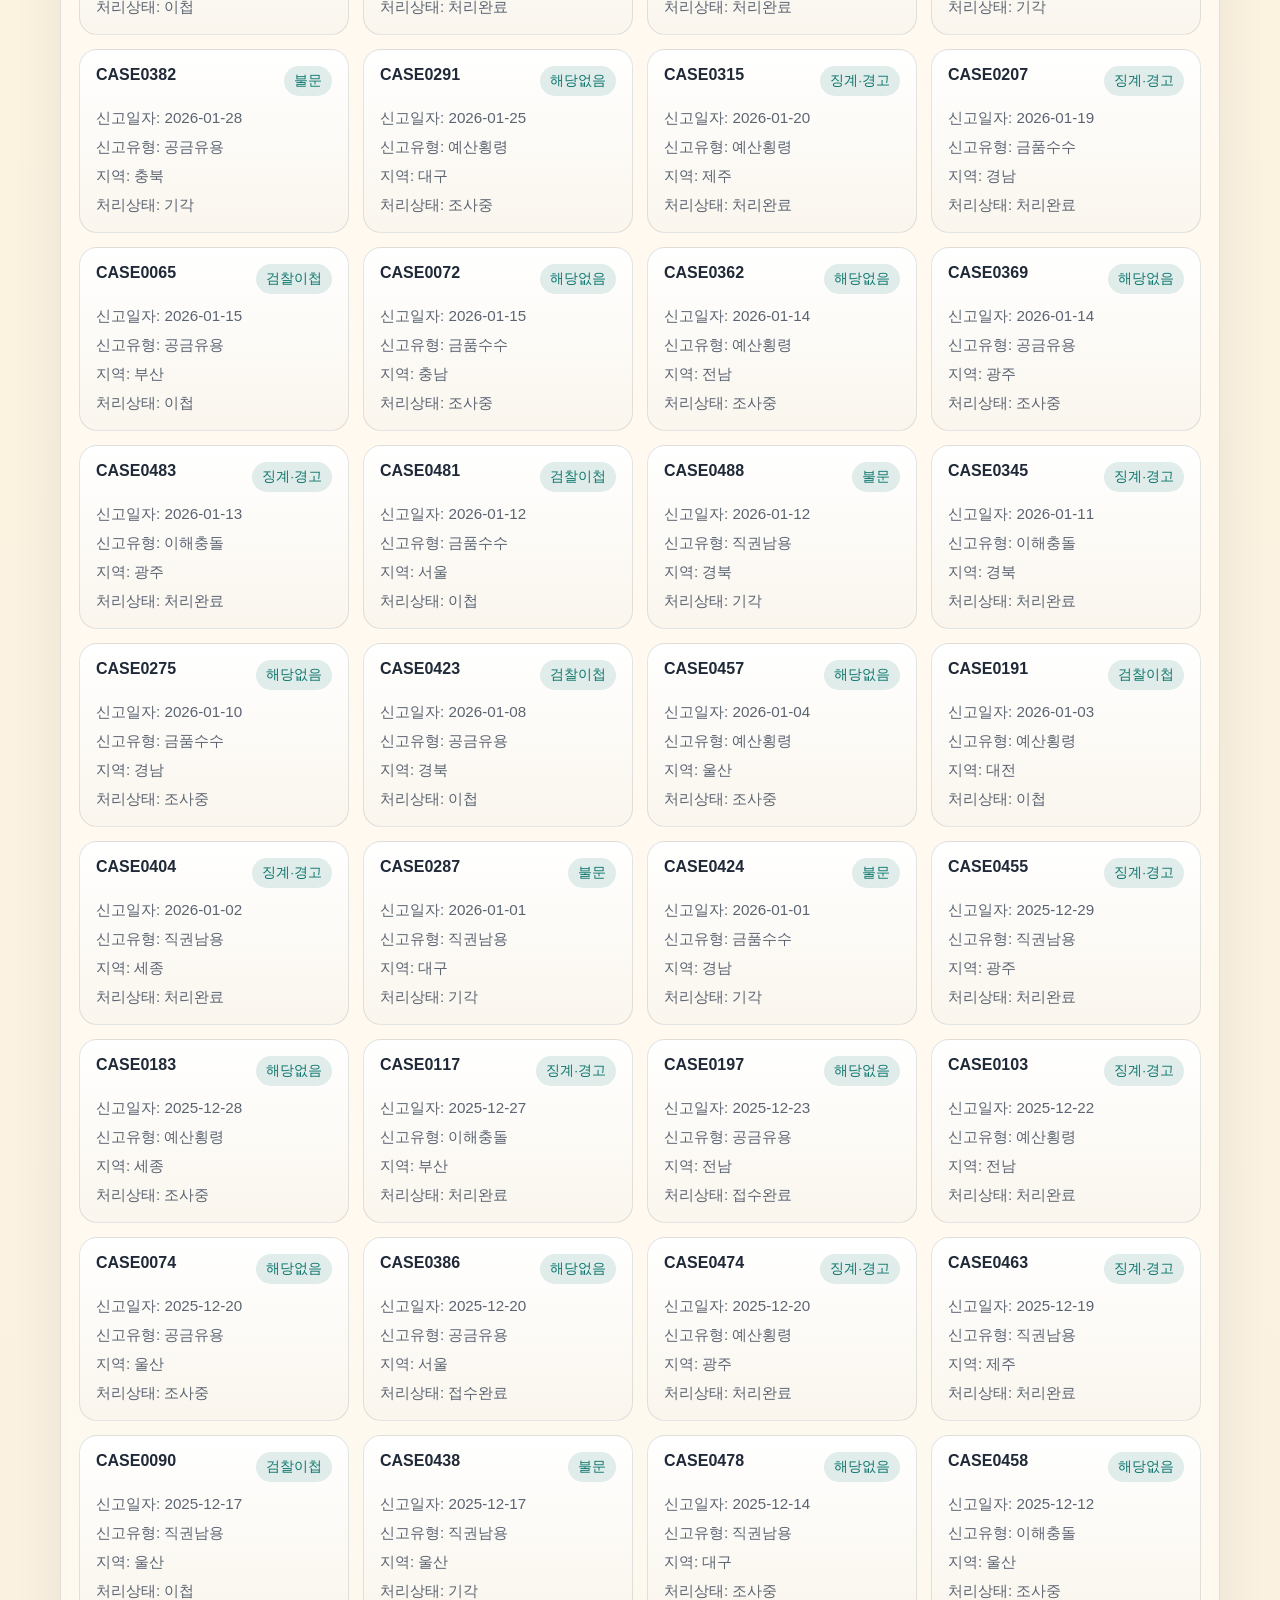
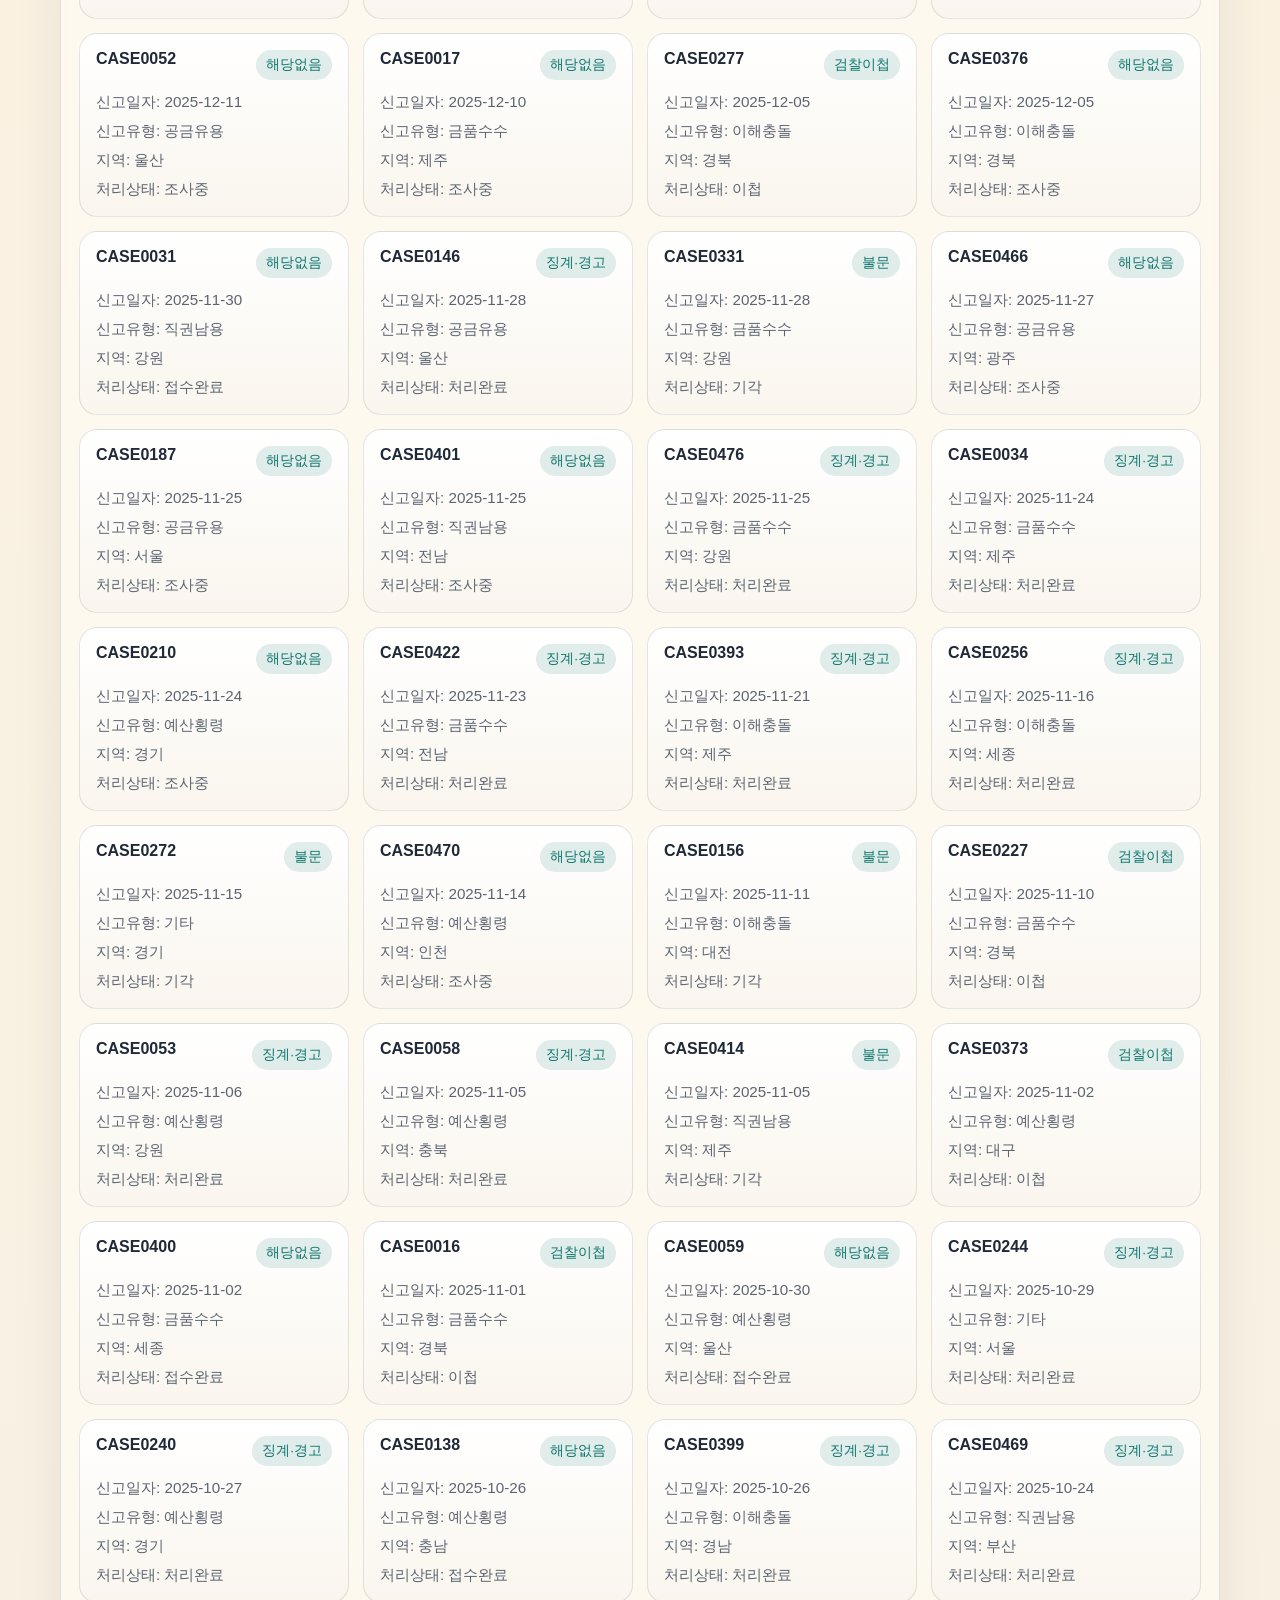
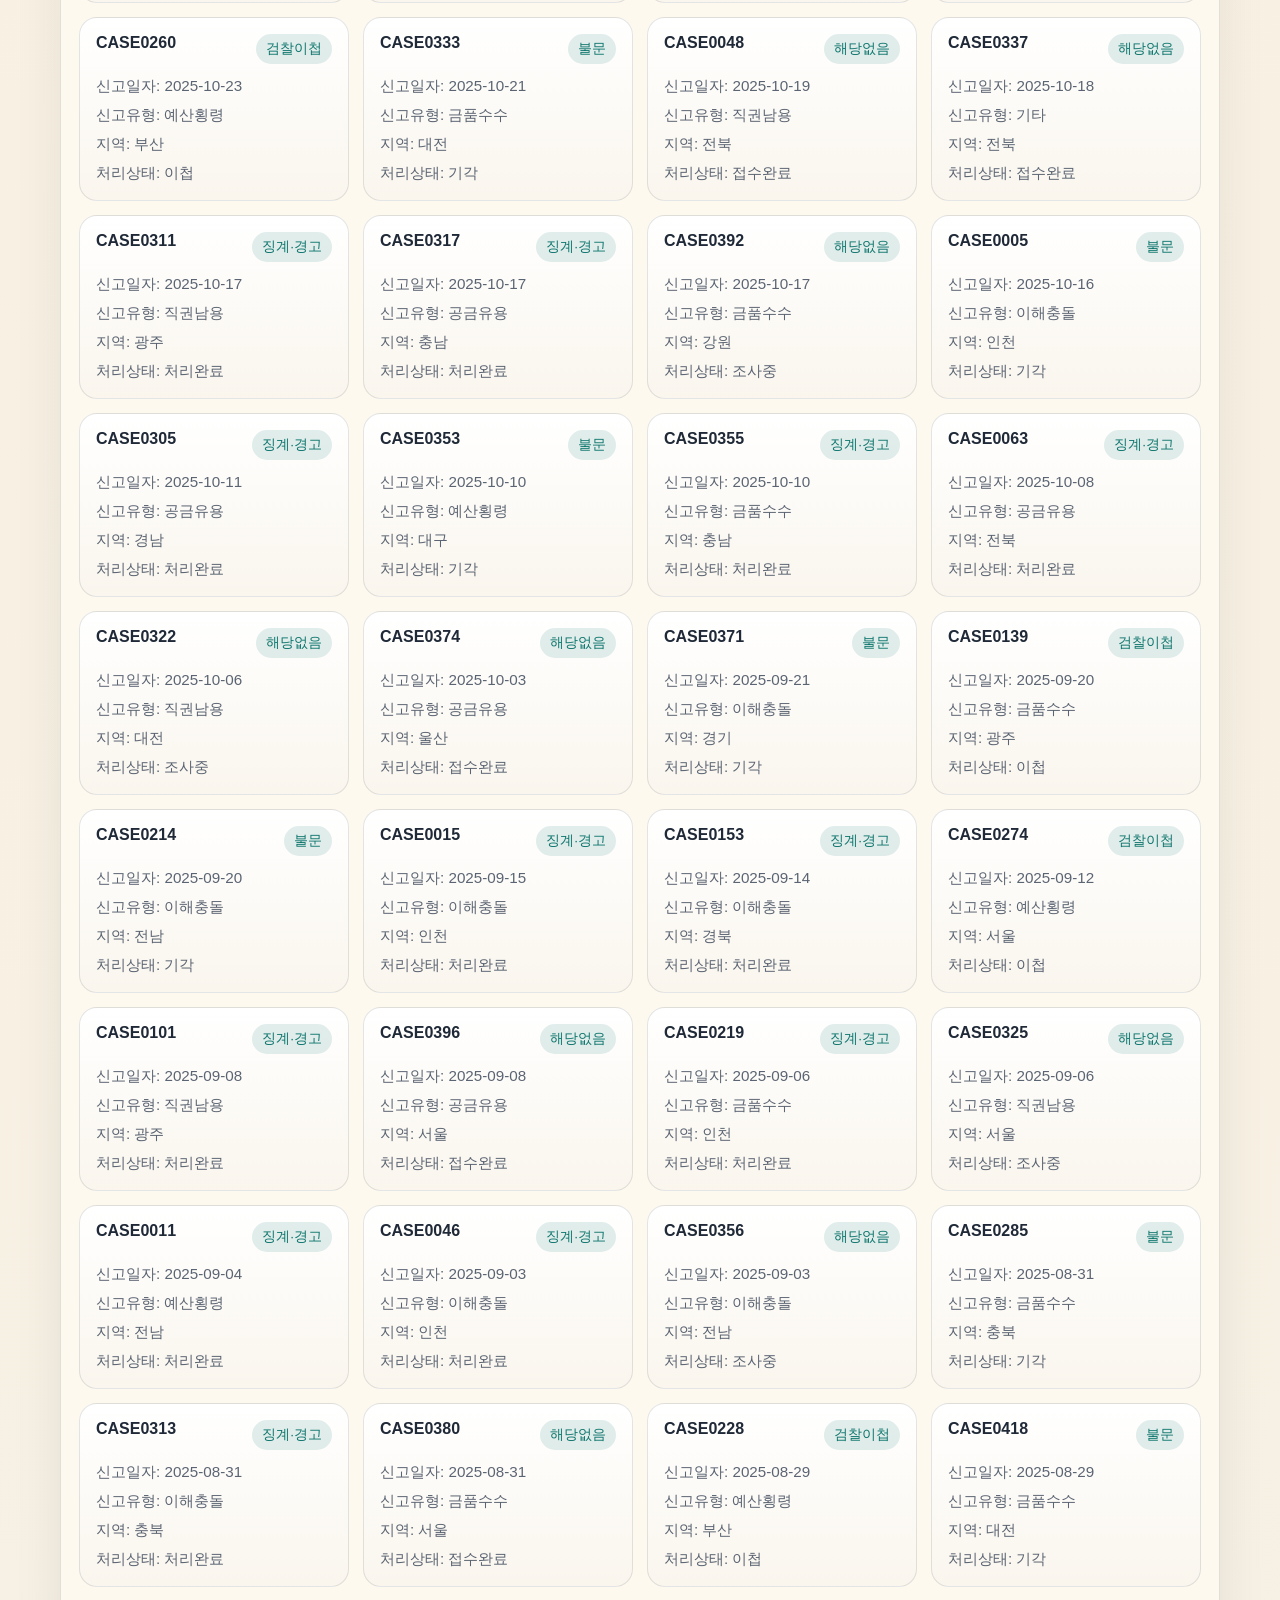
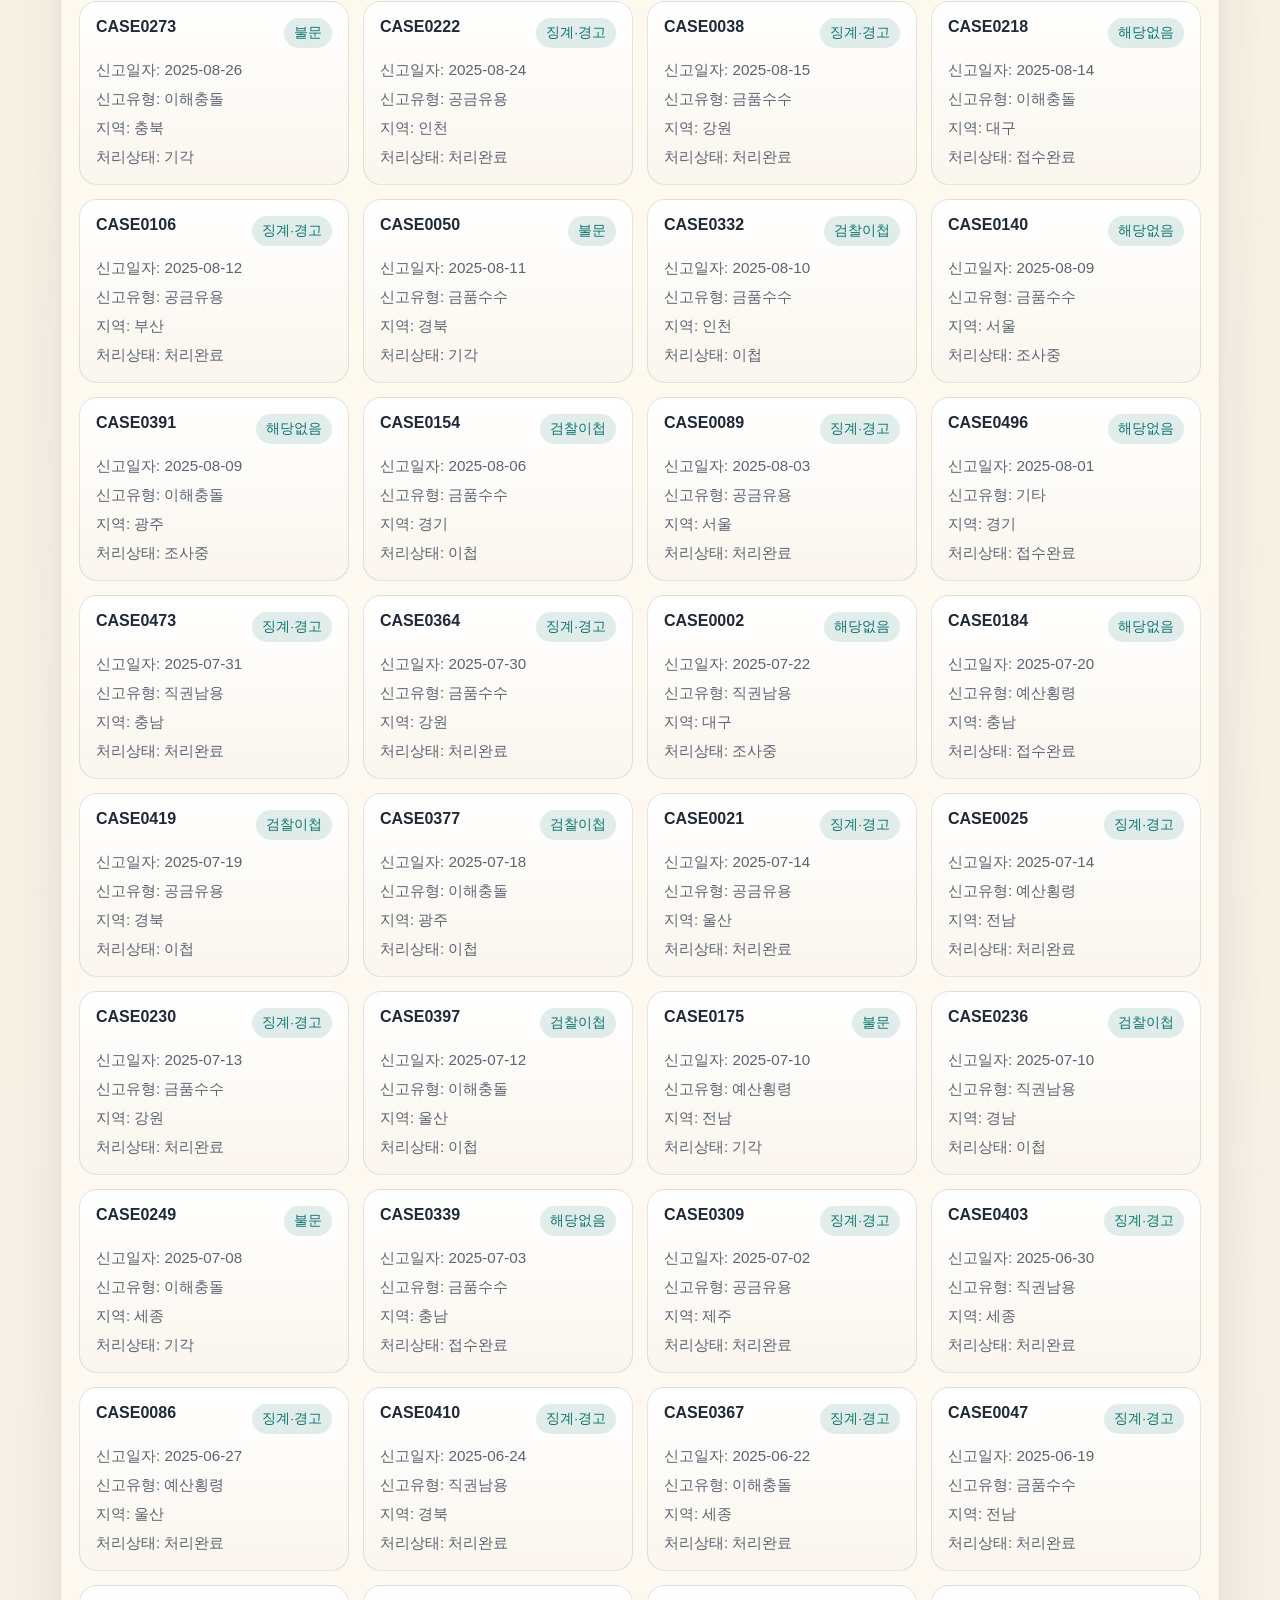
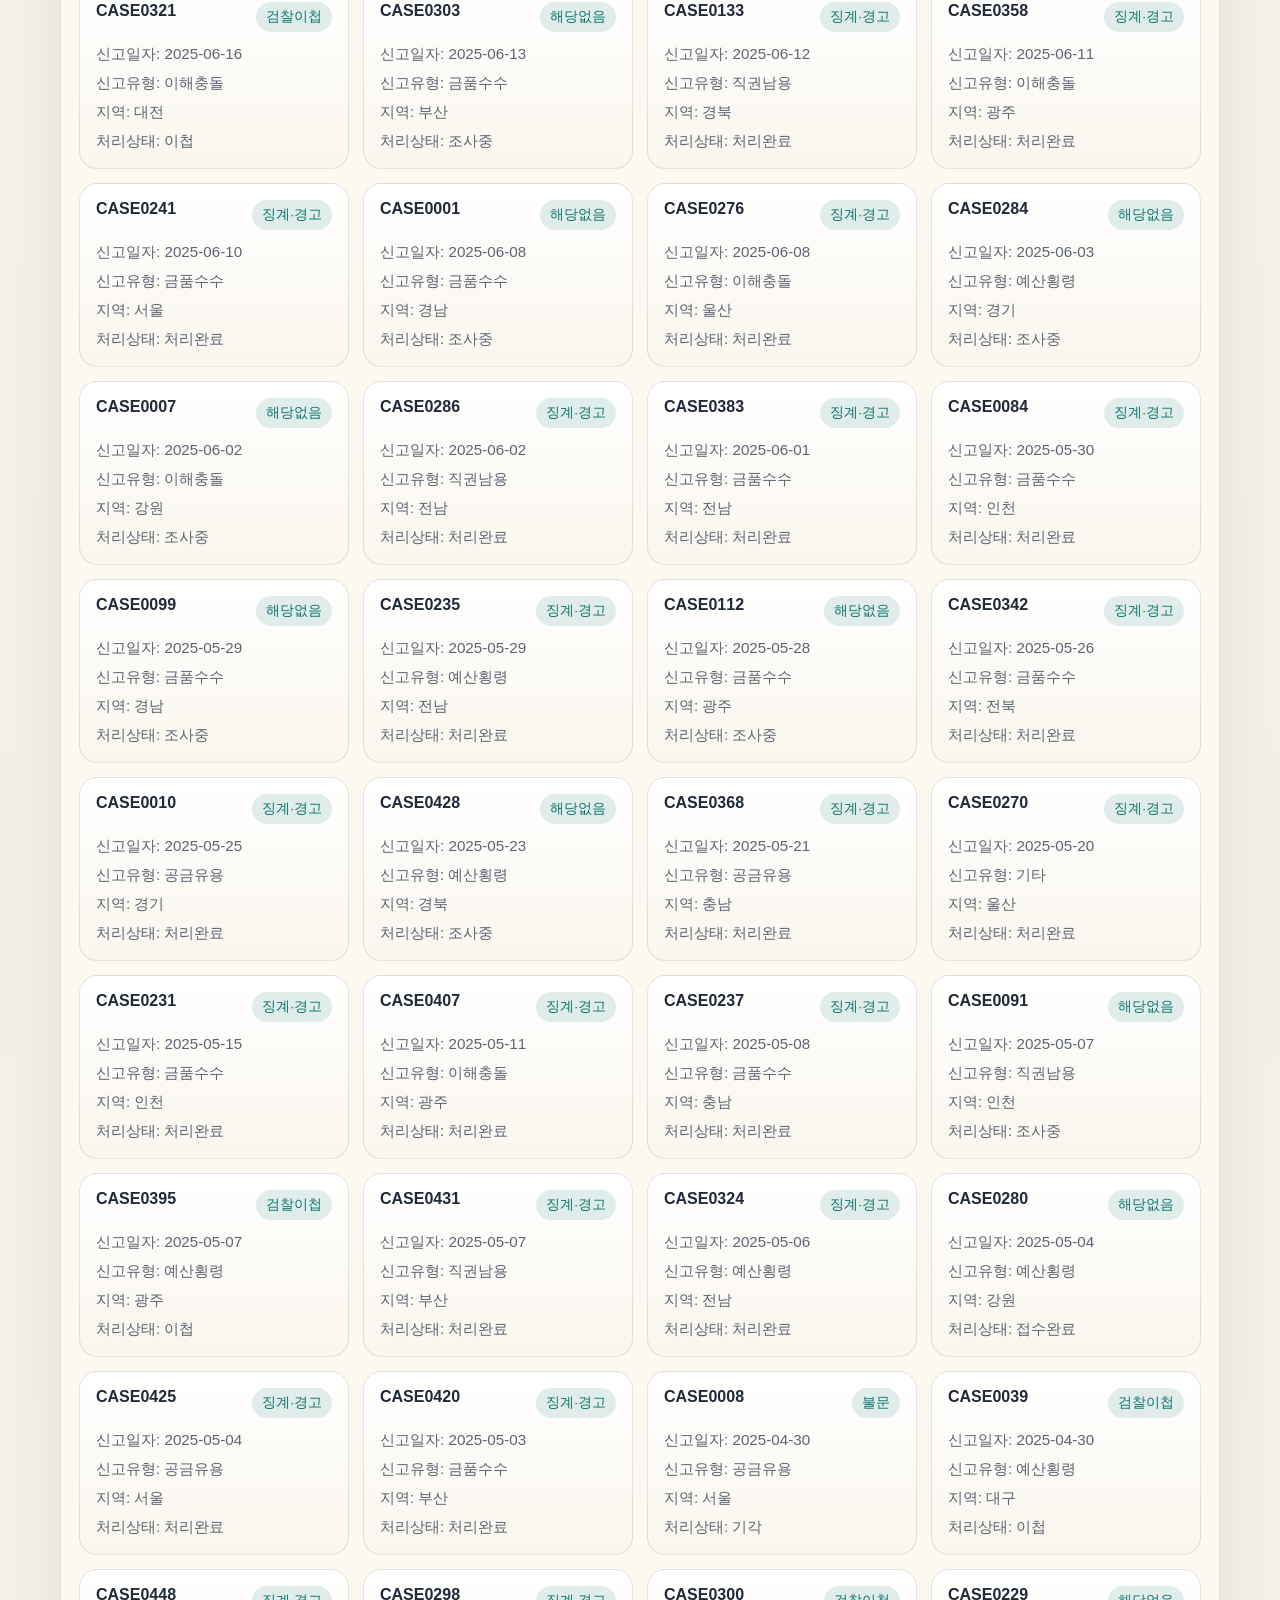
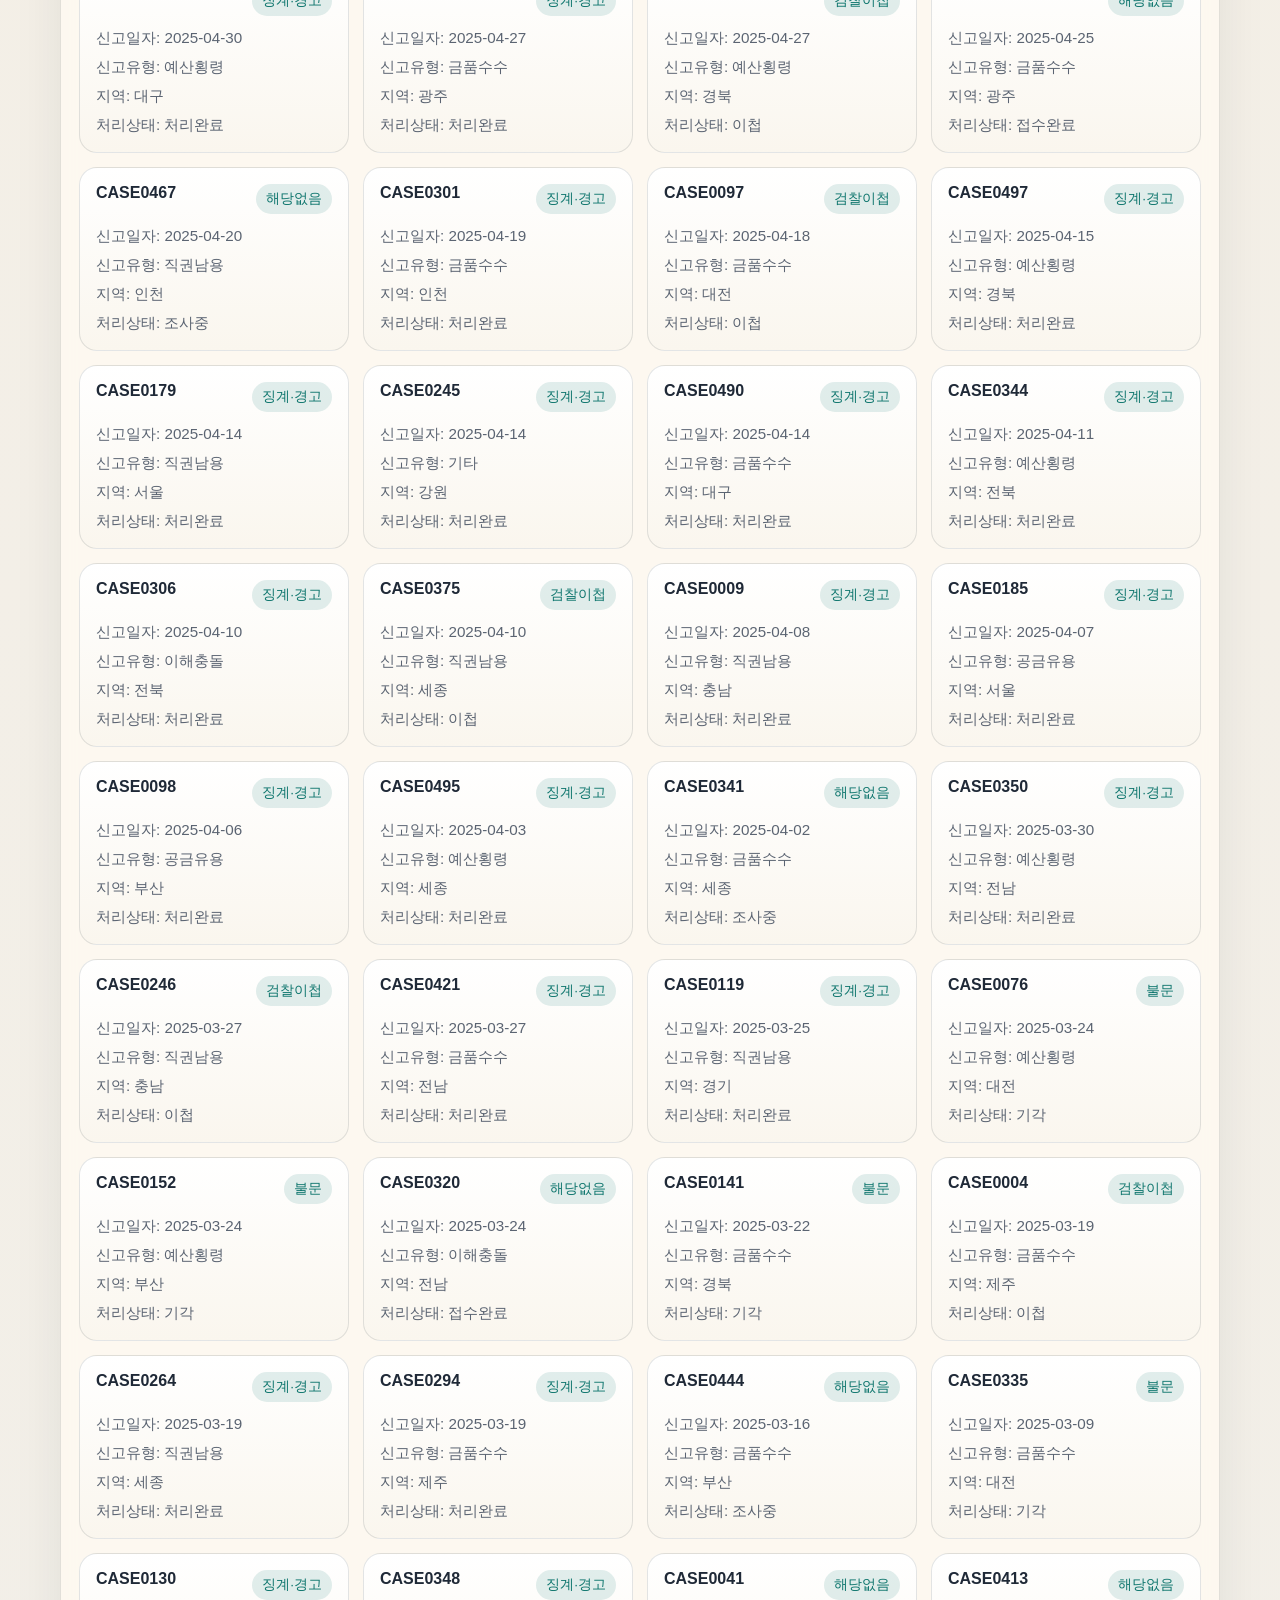
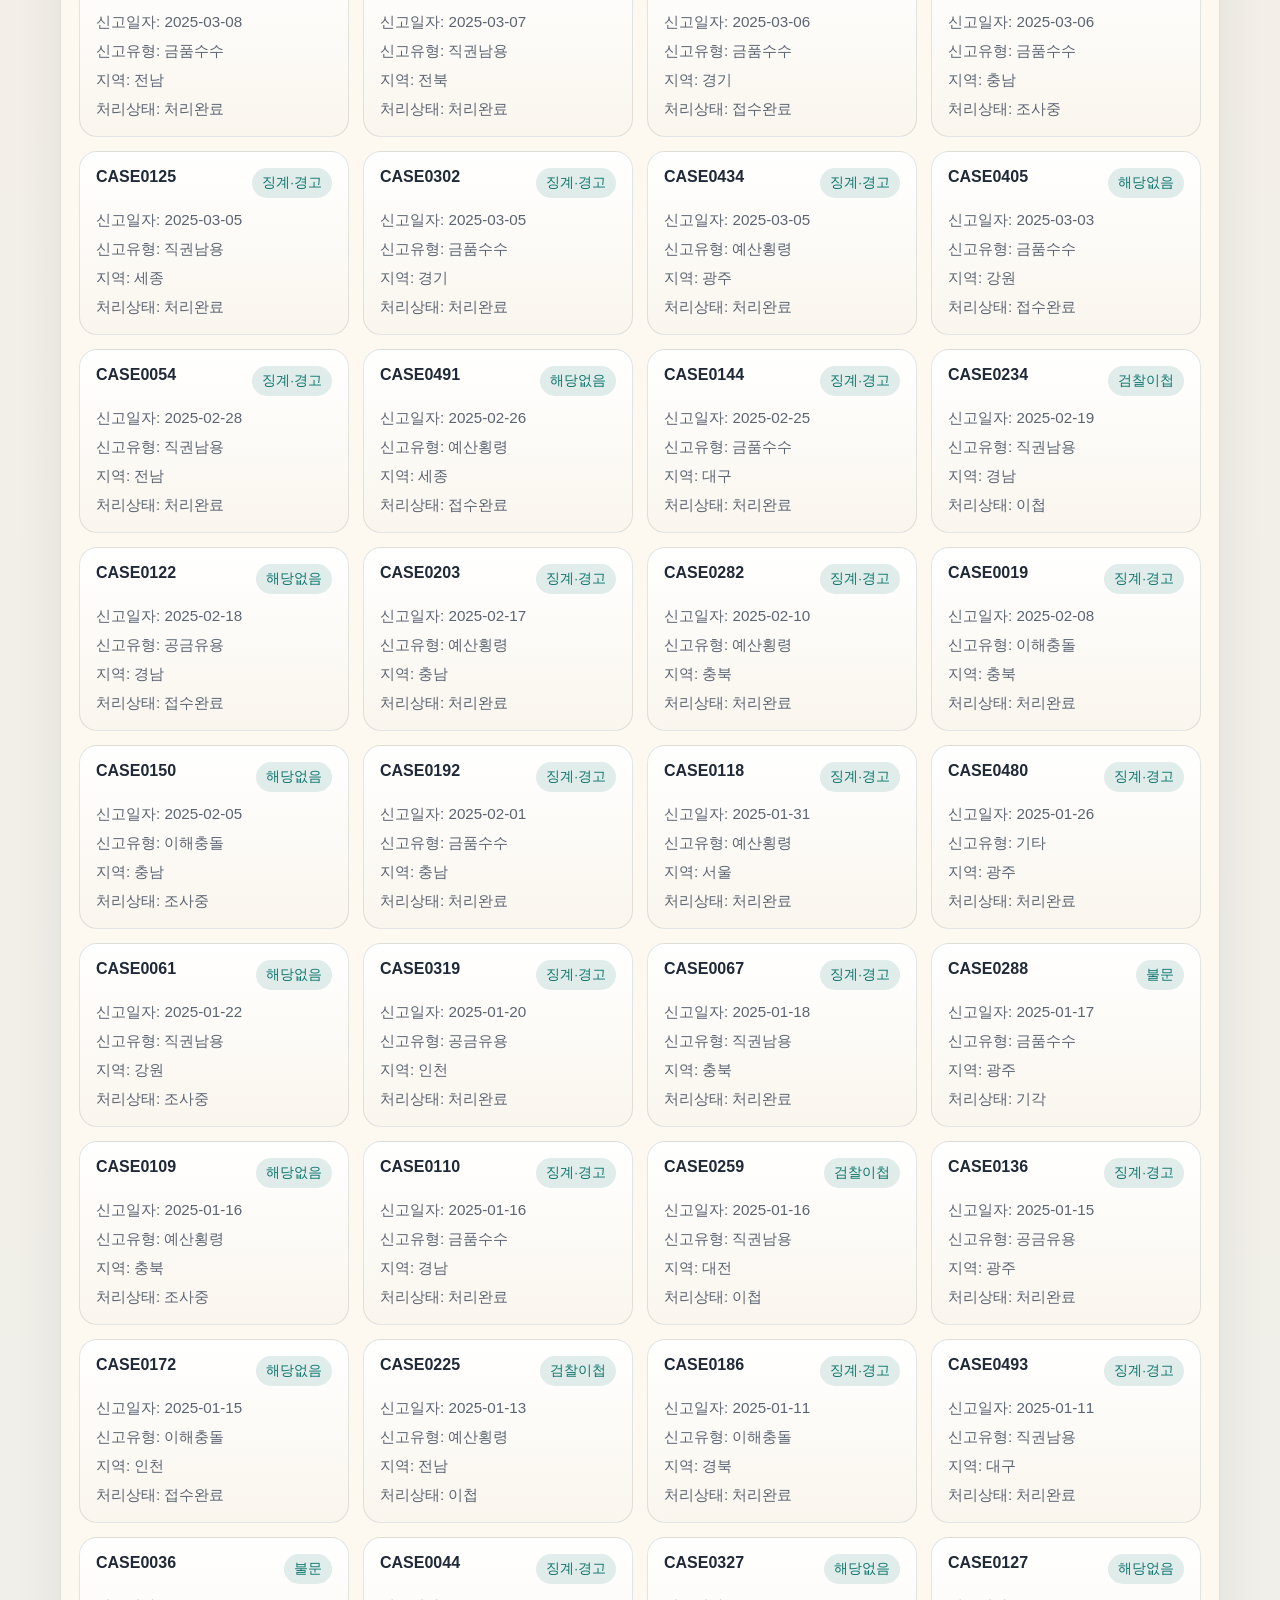
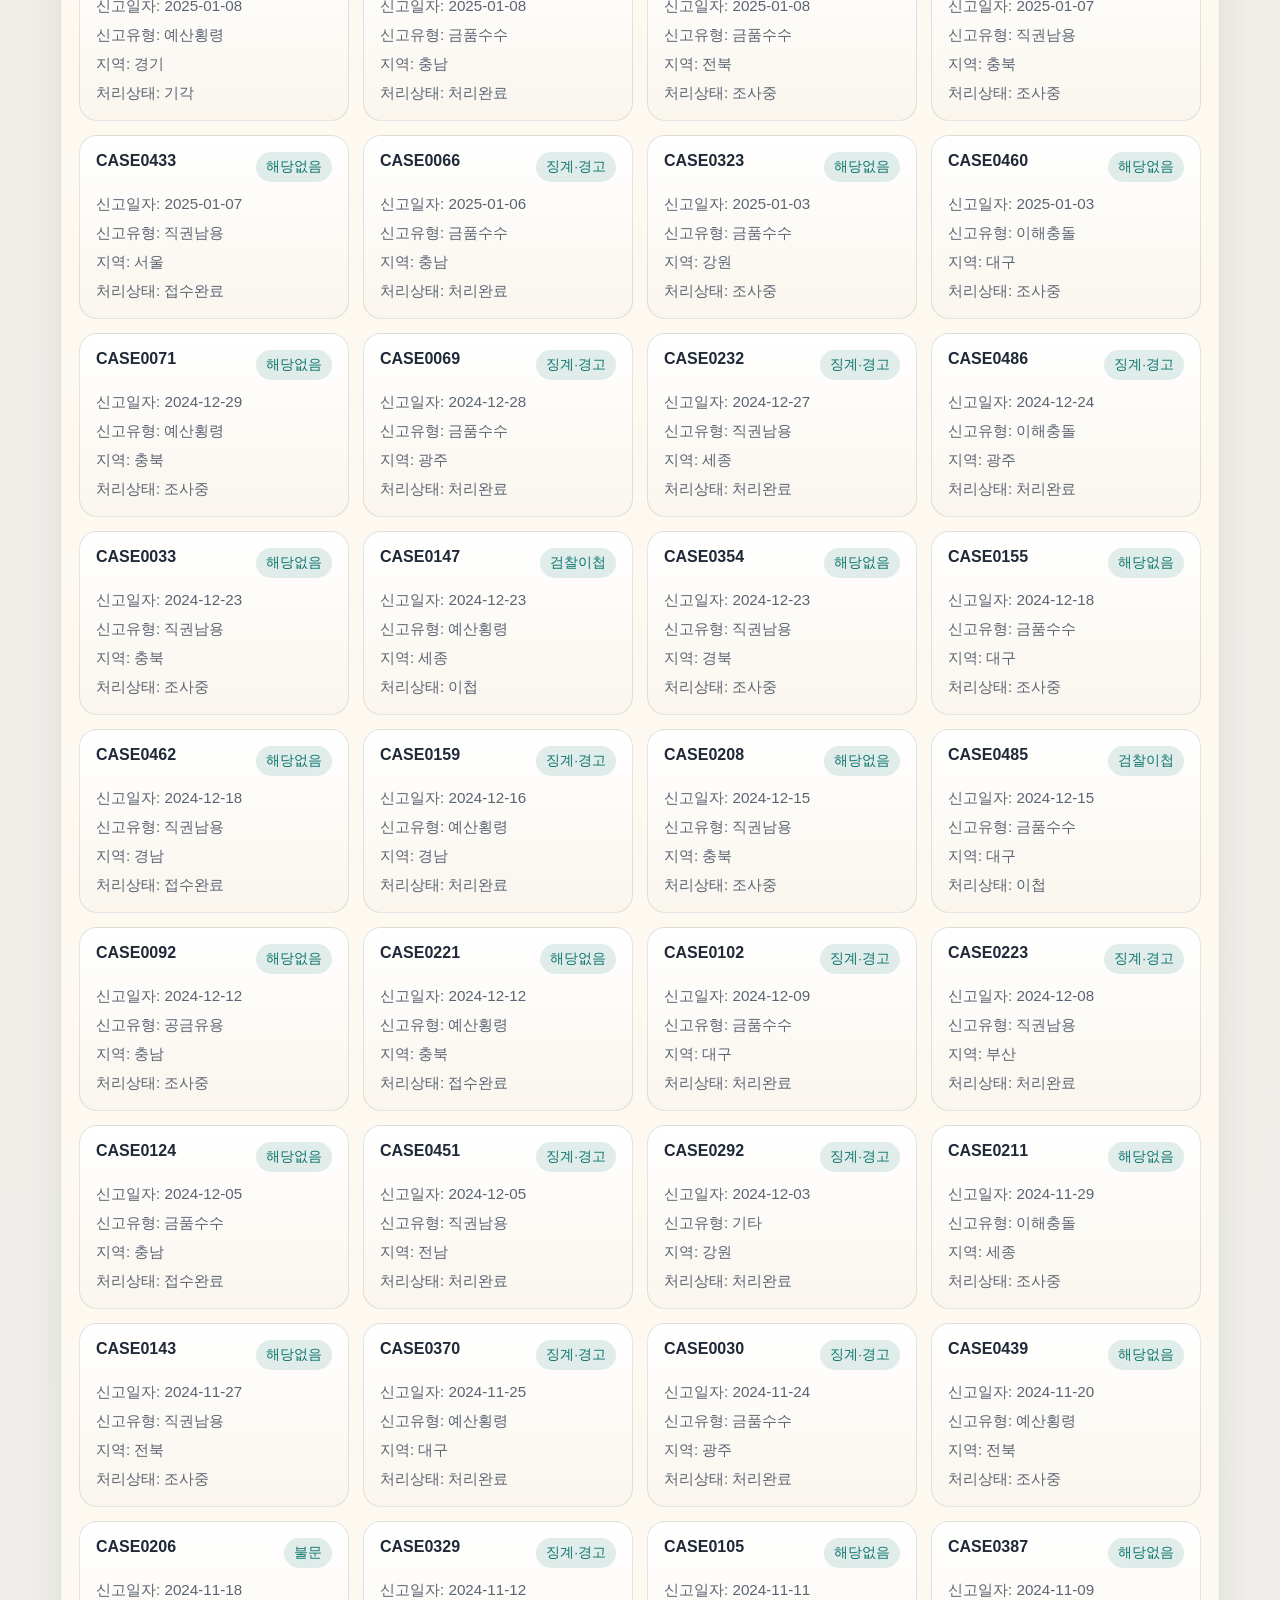
==== commit 7ddd79bd: "Embed Korea.kr RSS items for GitHub Pages" ====
--- a/github_pages/index.html
+++ b/github_pages/index.html
@@ -60,6 +60,7 @@
     </section>
   </main>
   <script src="./data.js"></script>
+  <script src="./rss-data.js"></script>
   <script src="./app.js"></script>
 </body>
 </html>
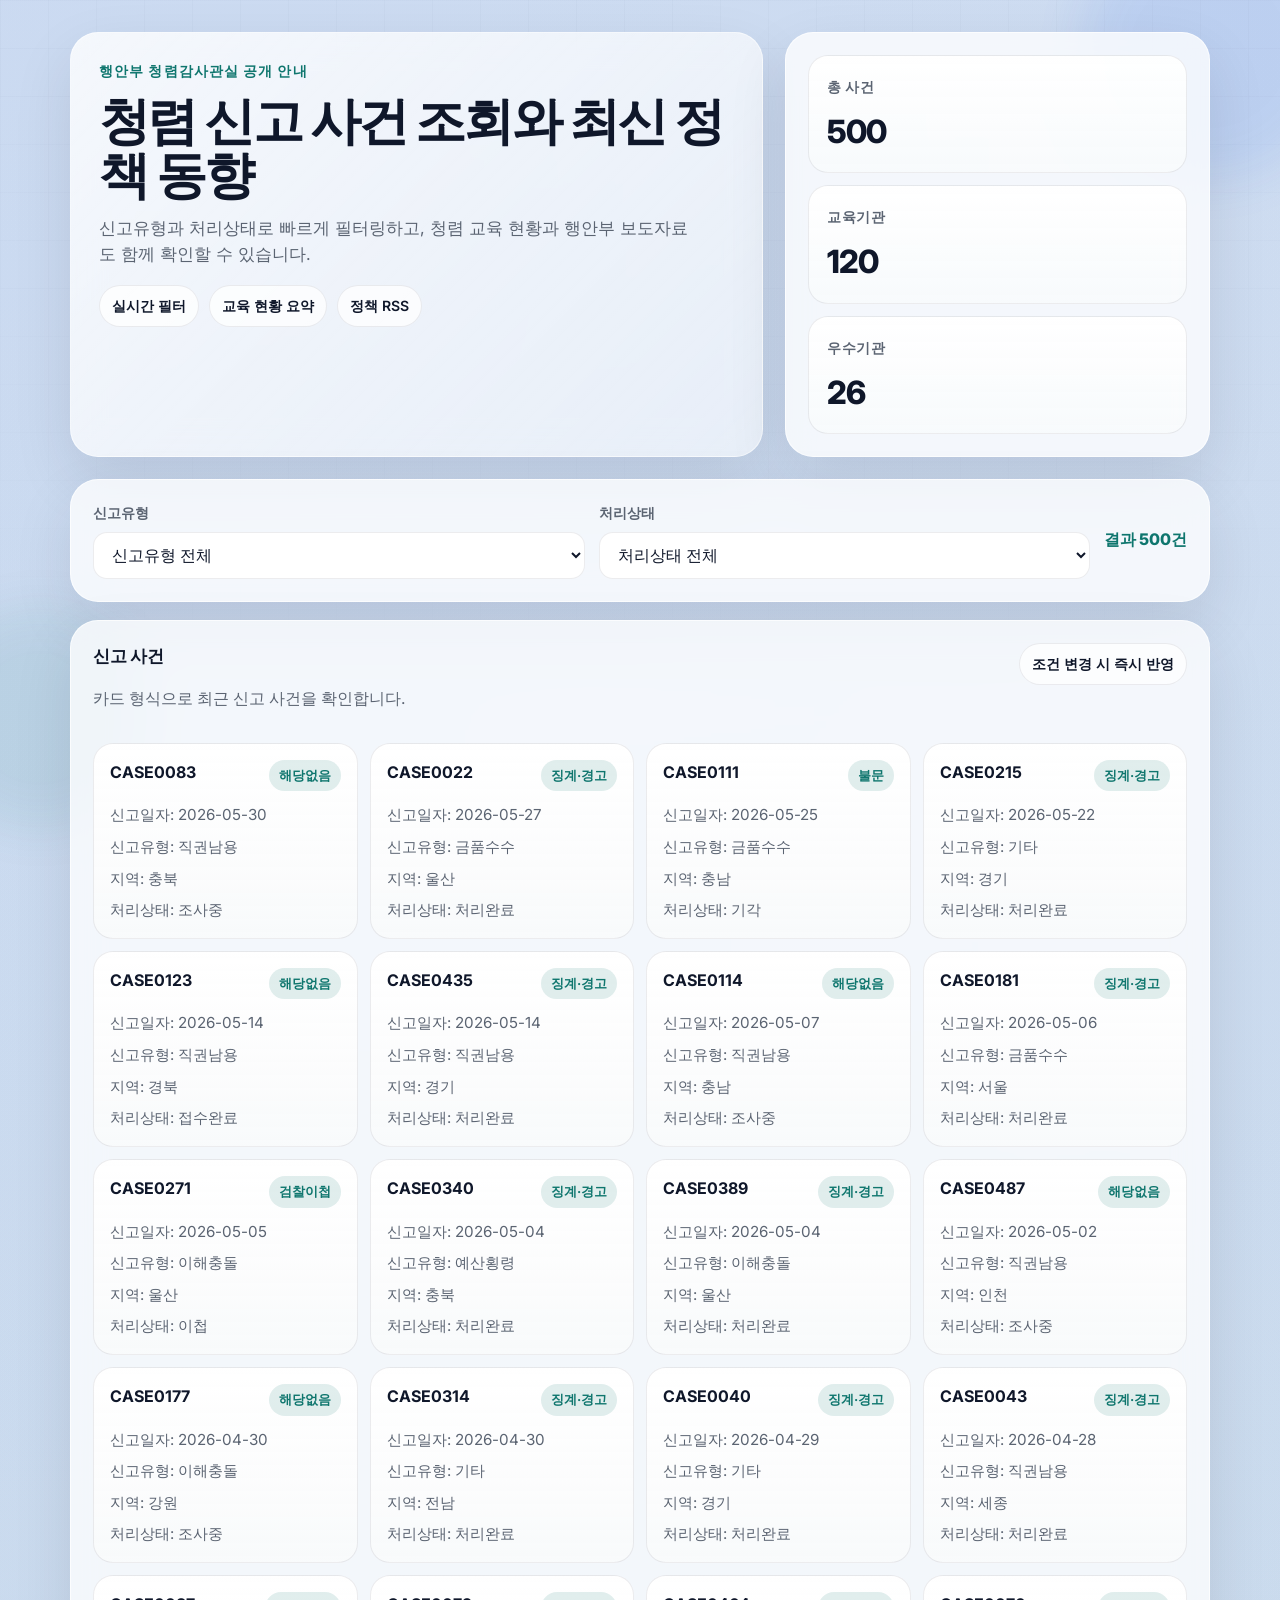
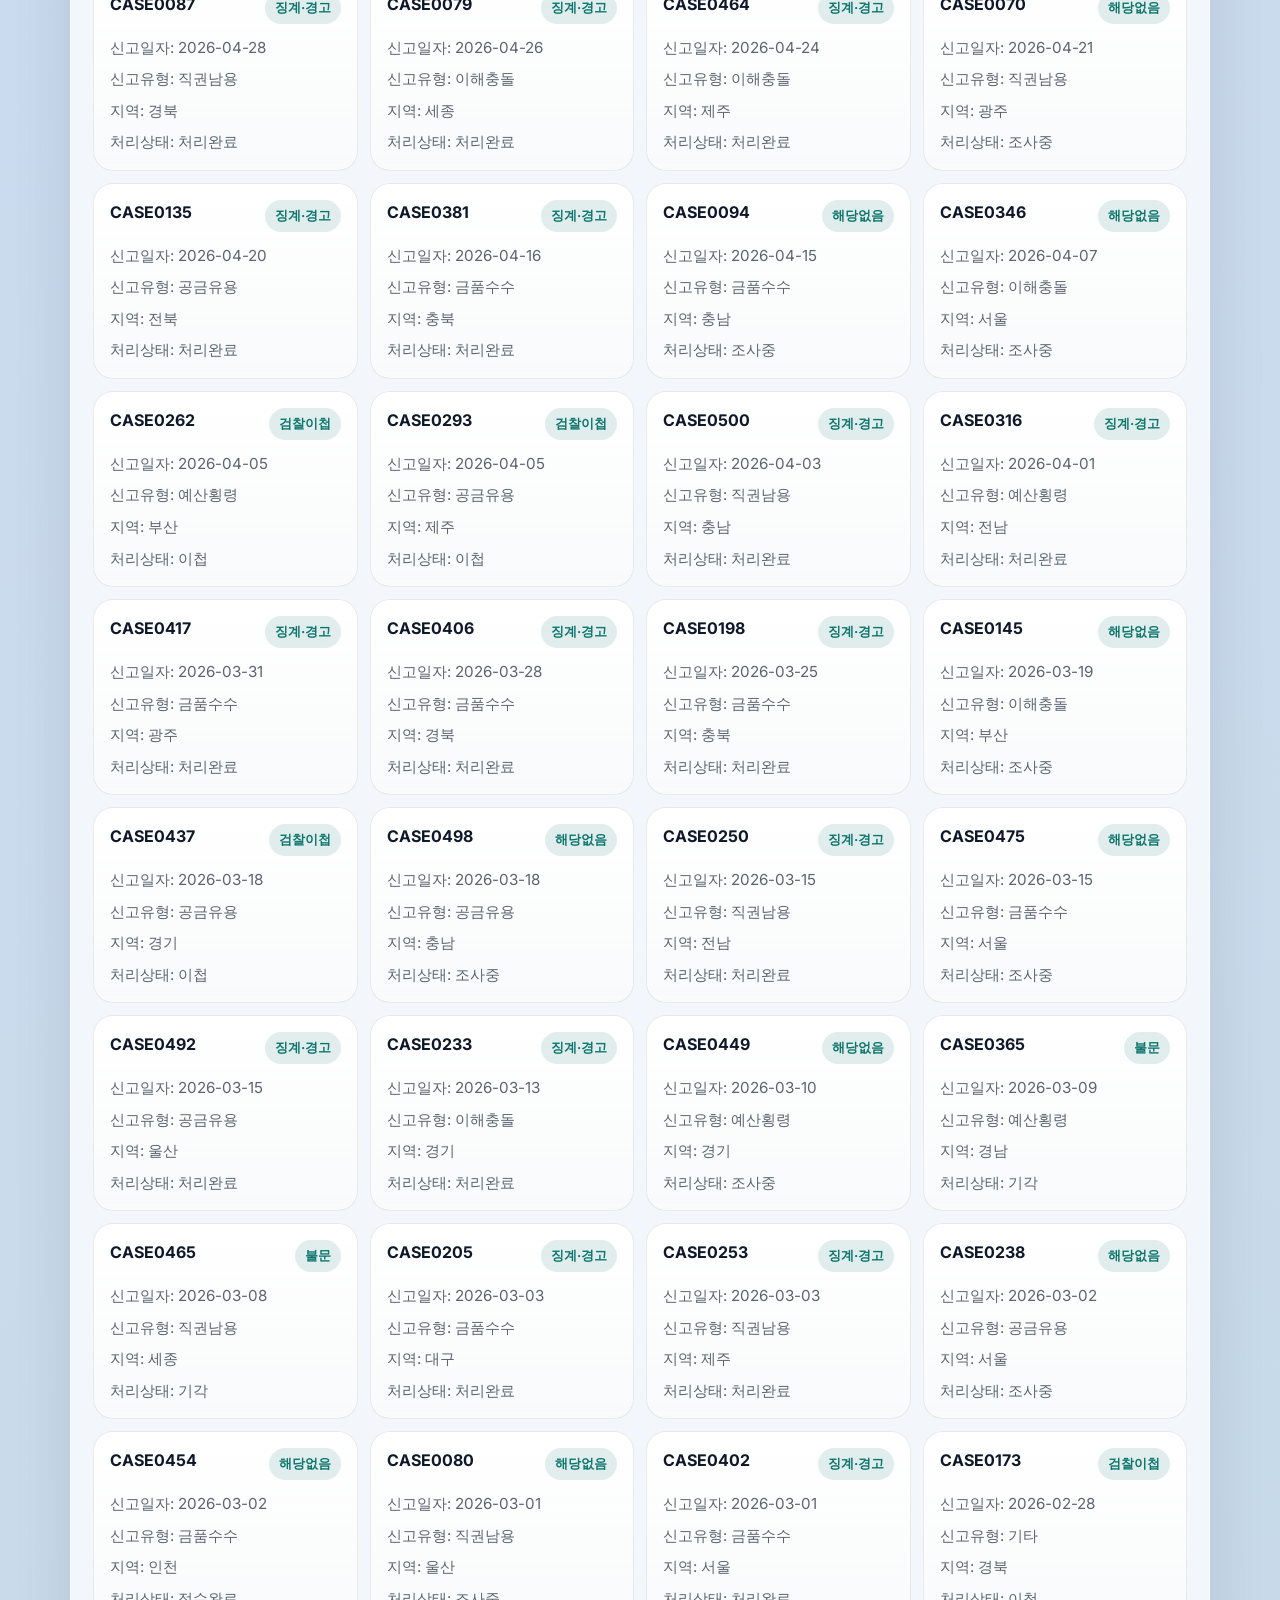
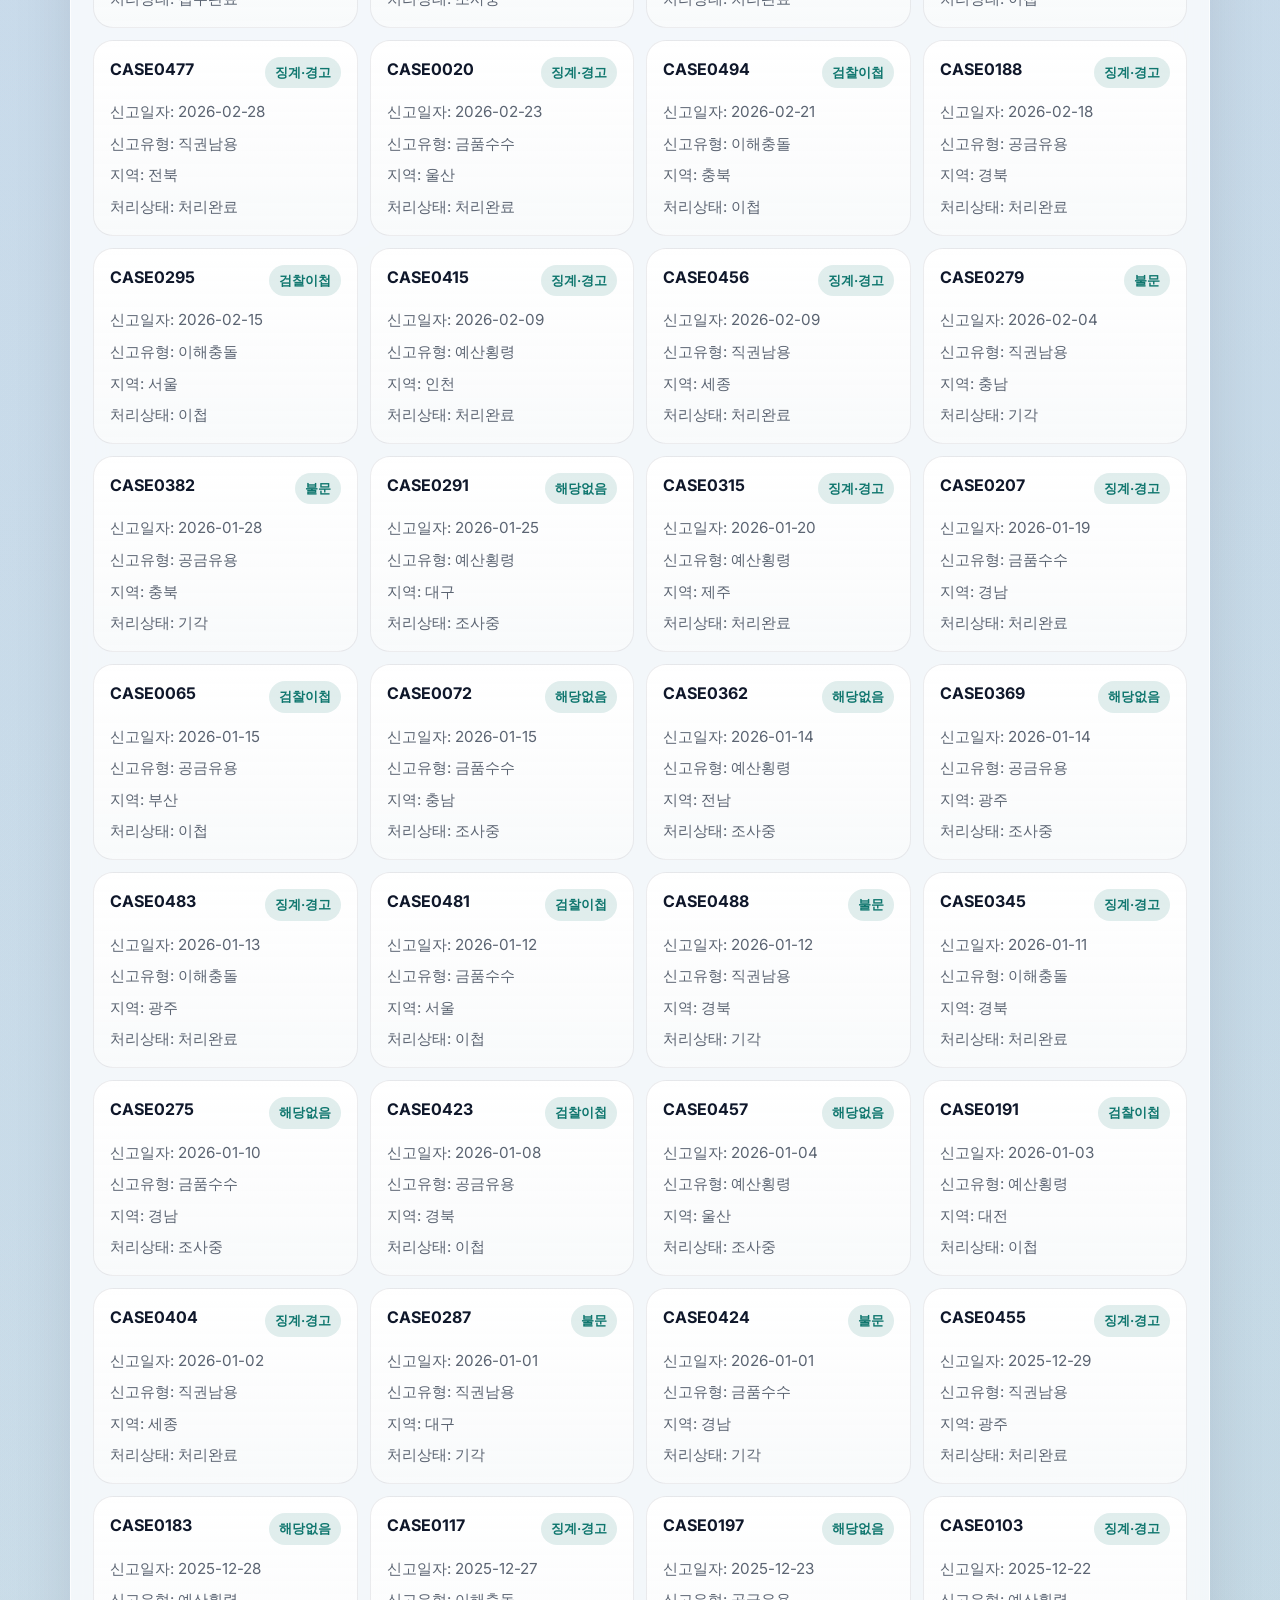
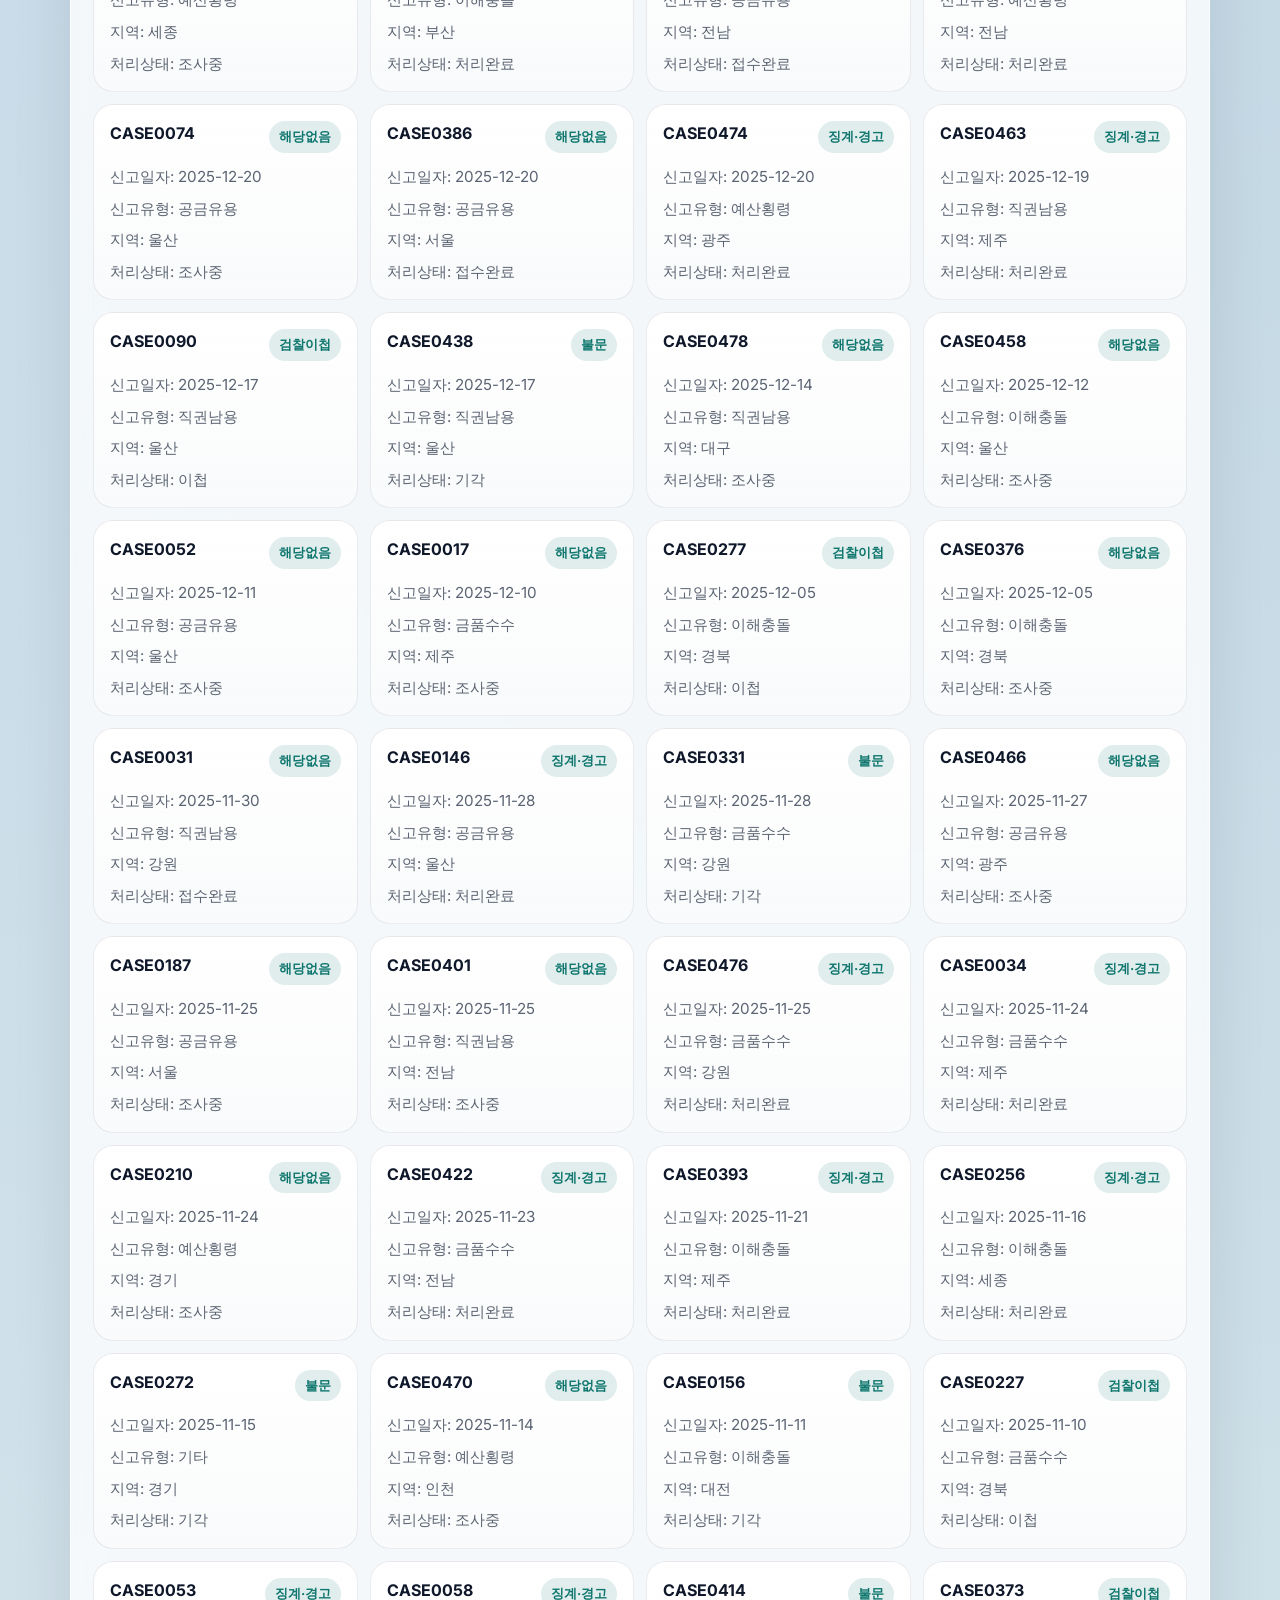
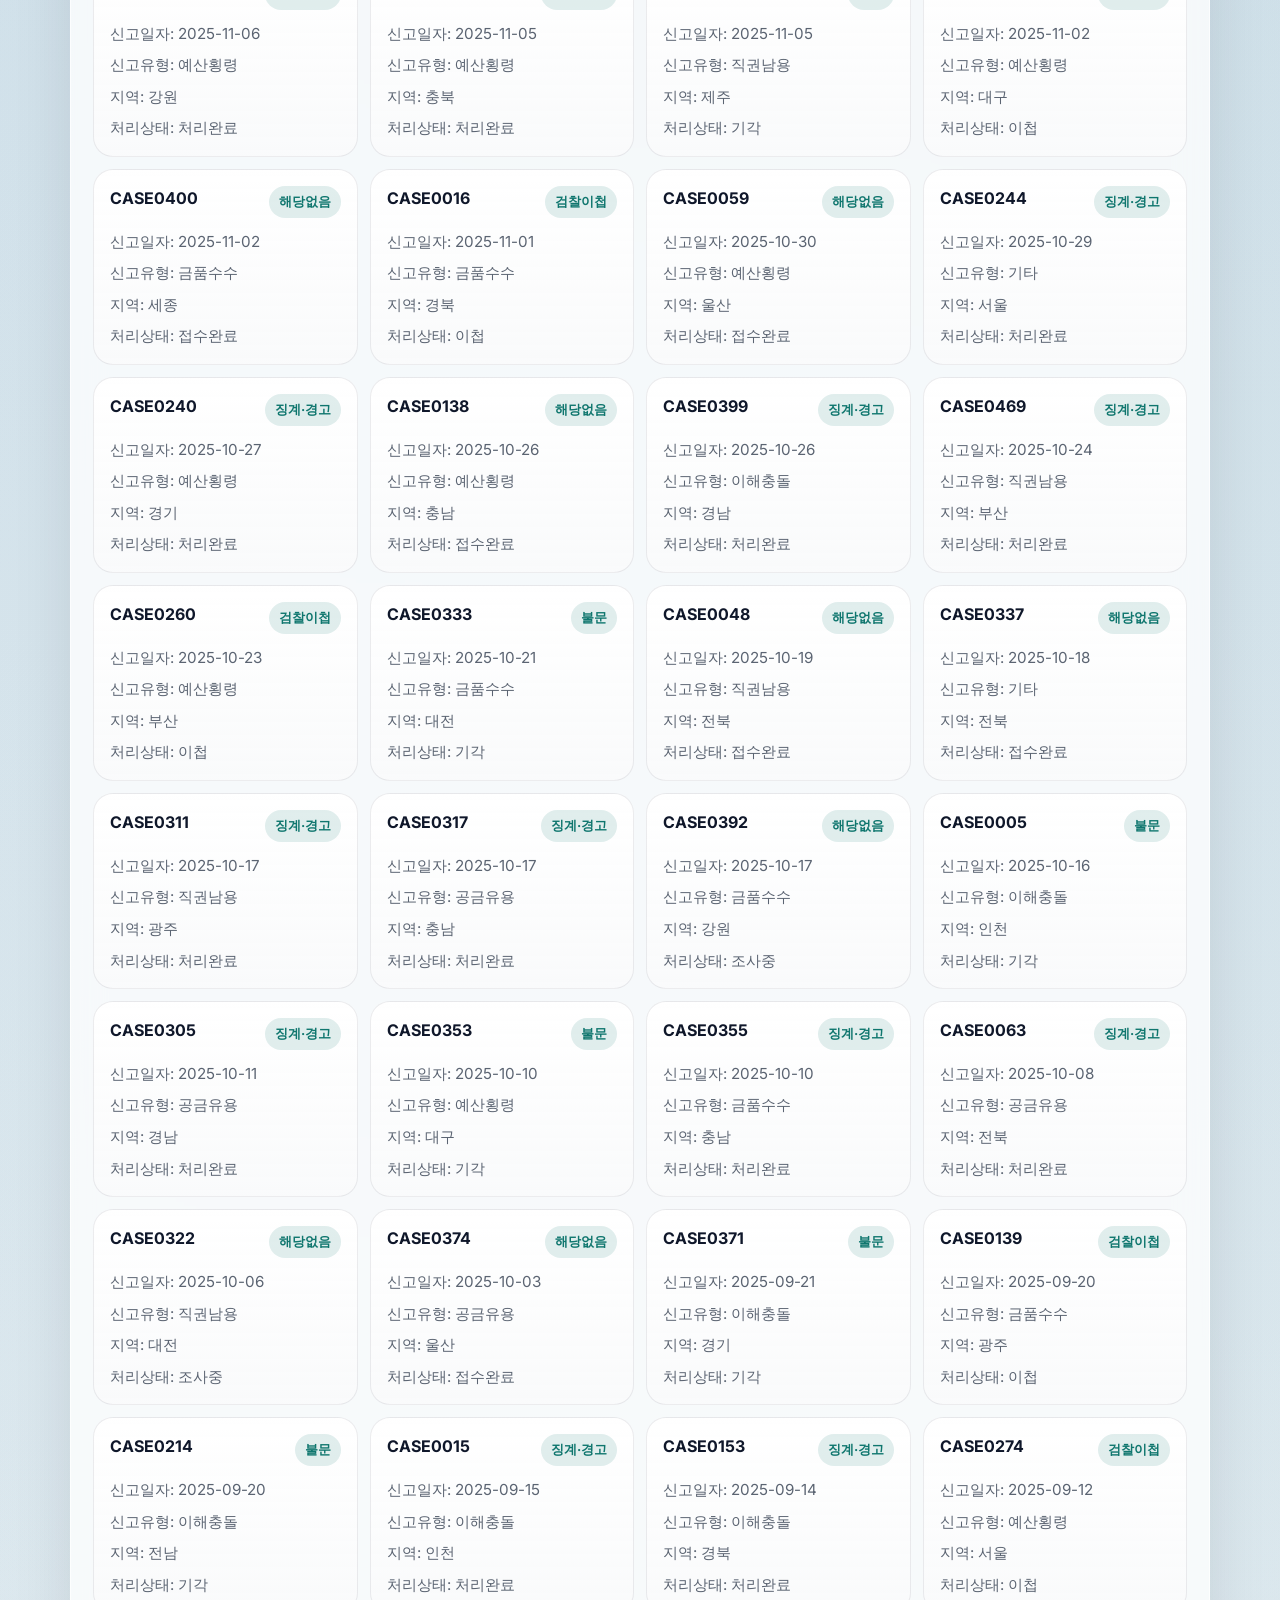
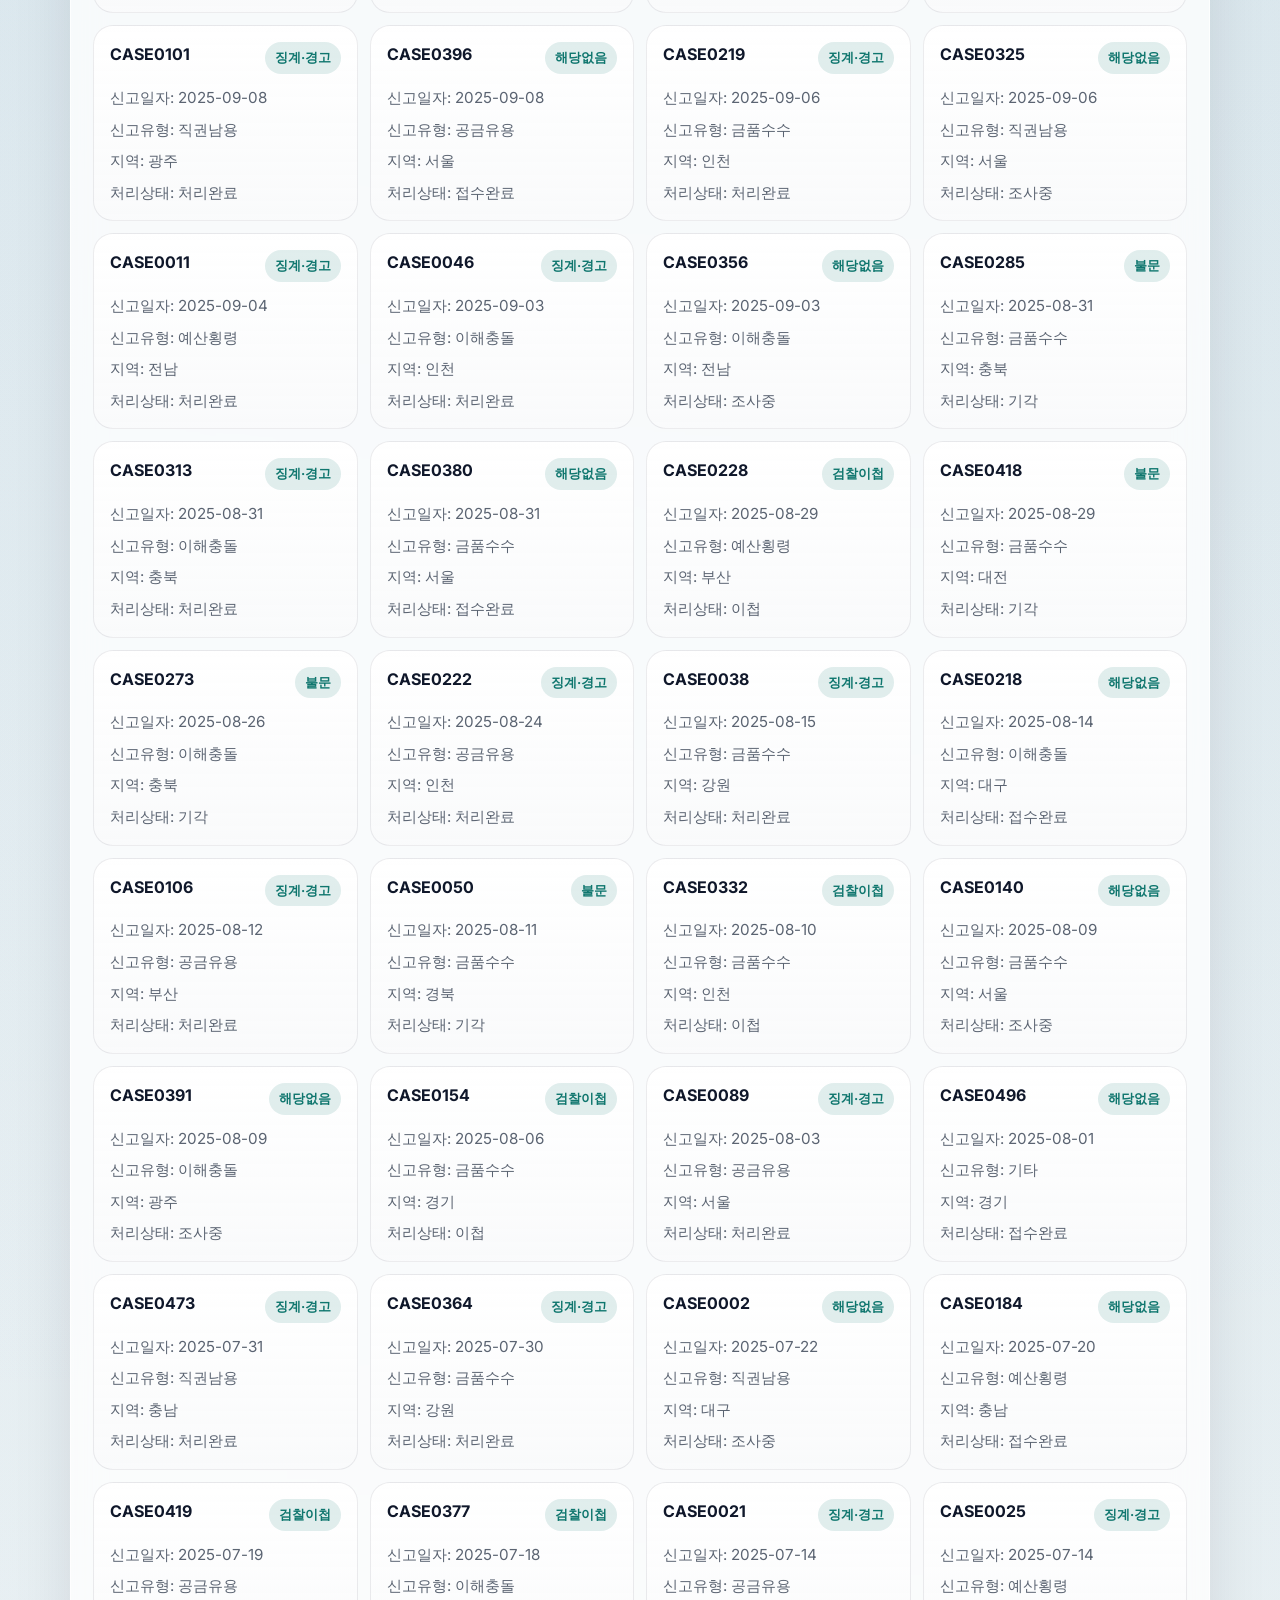
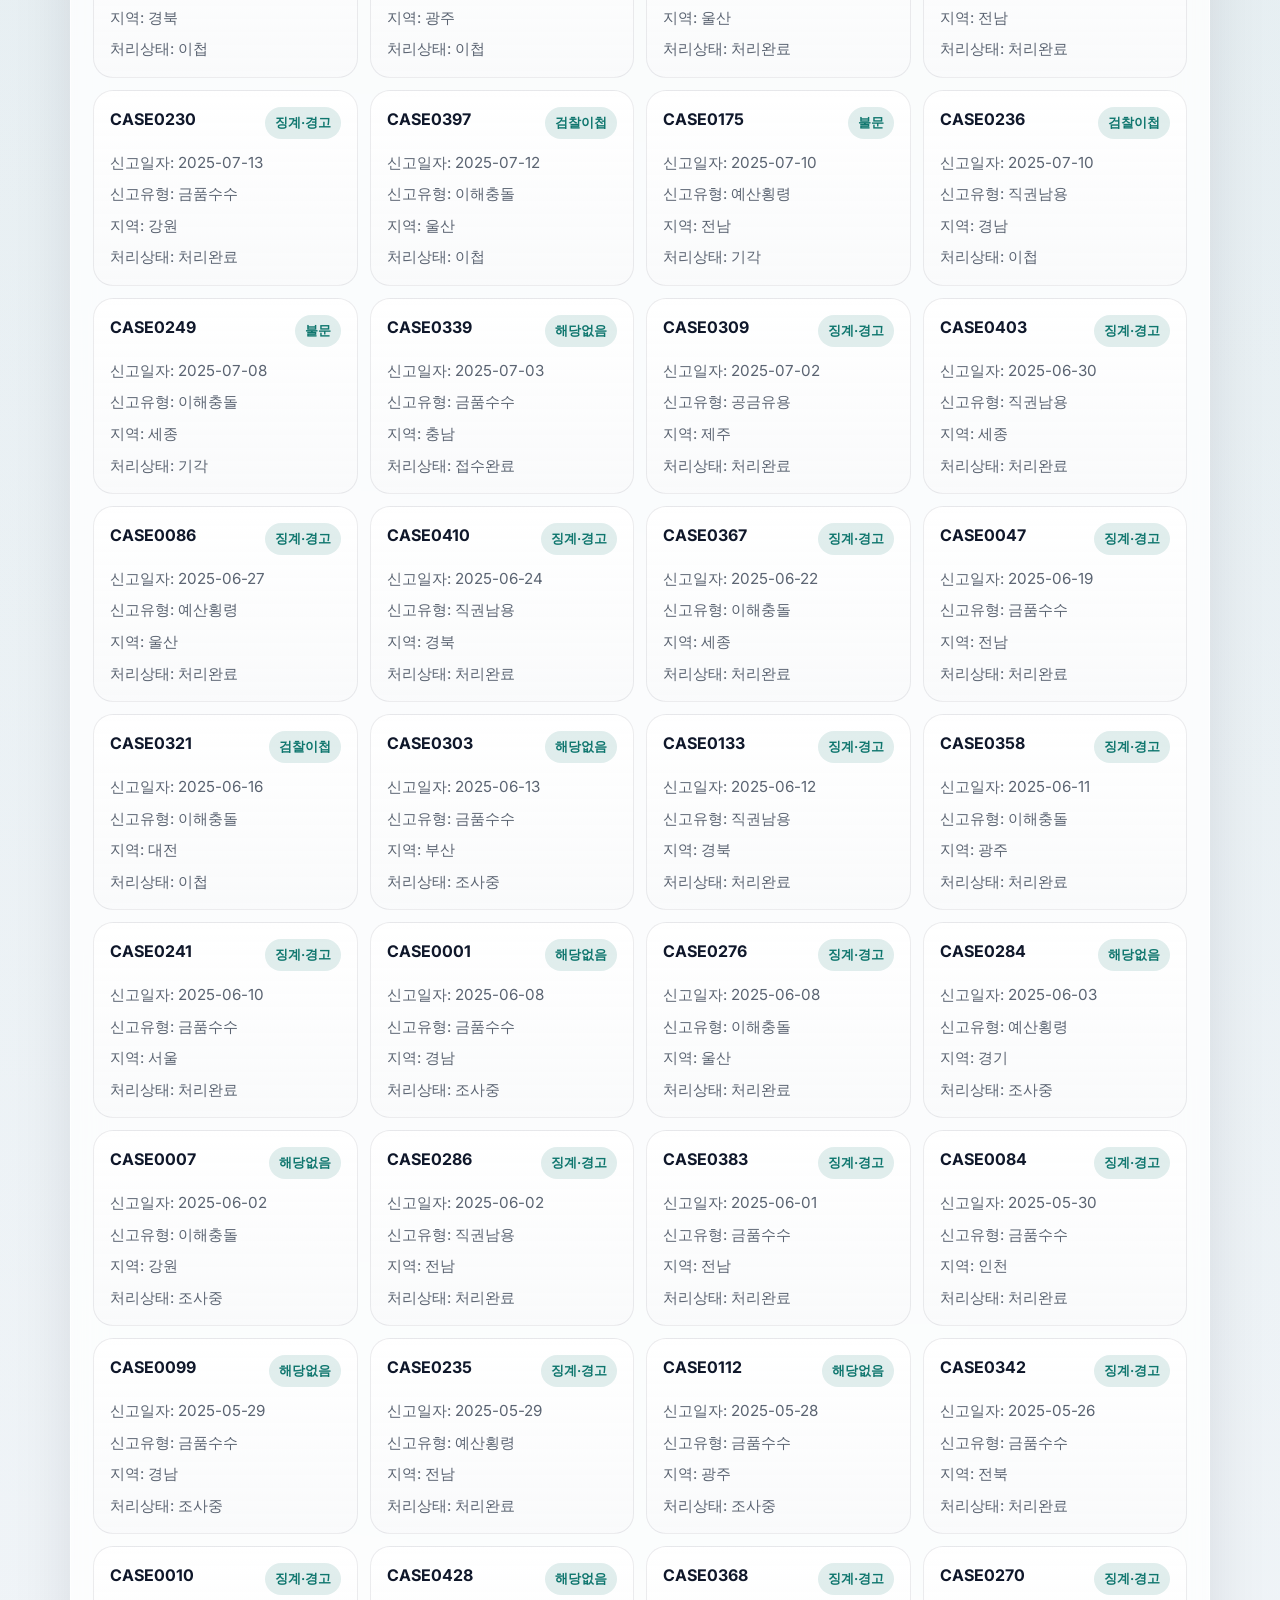
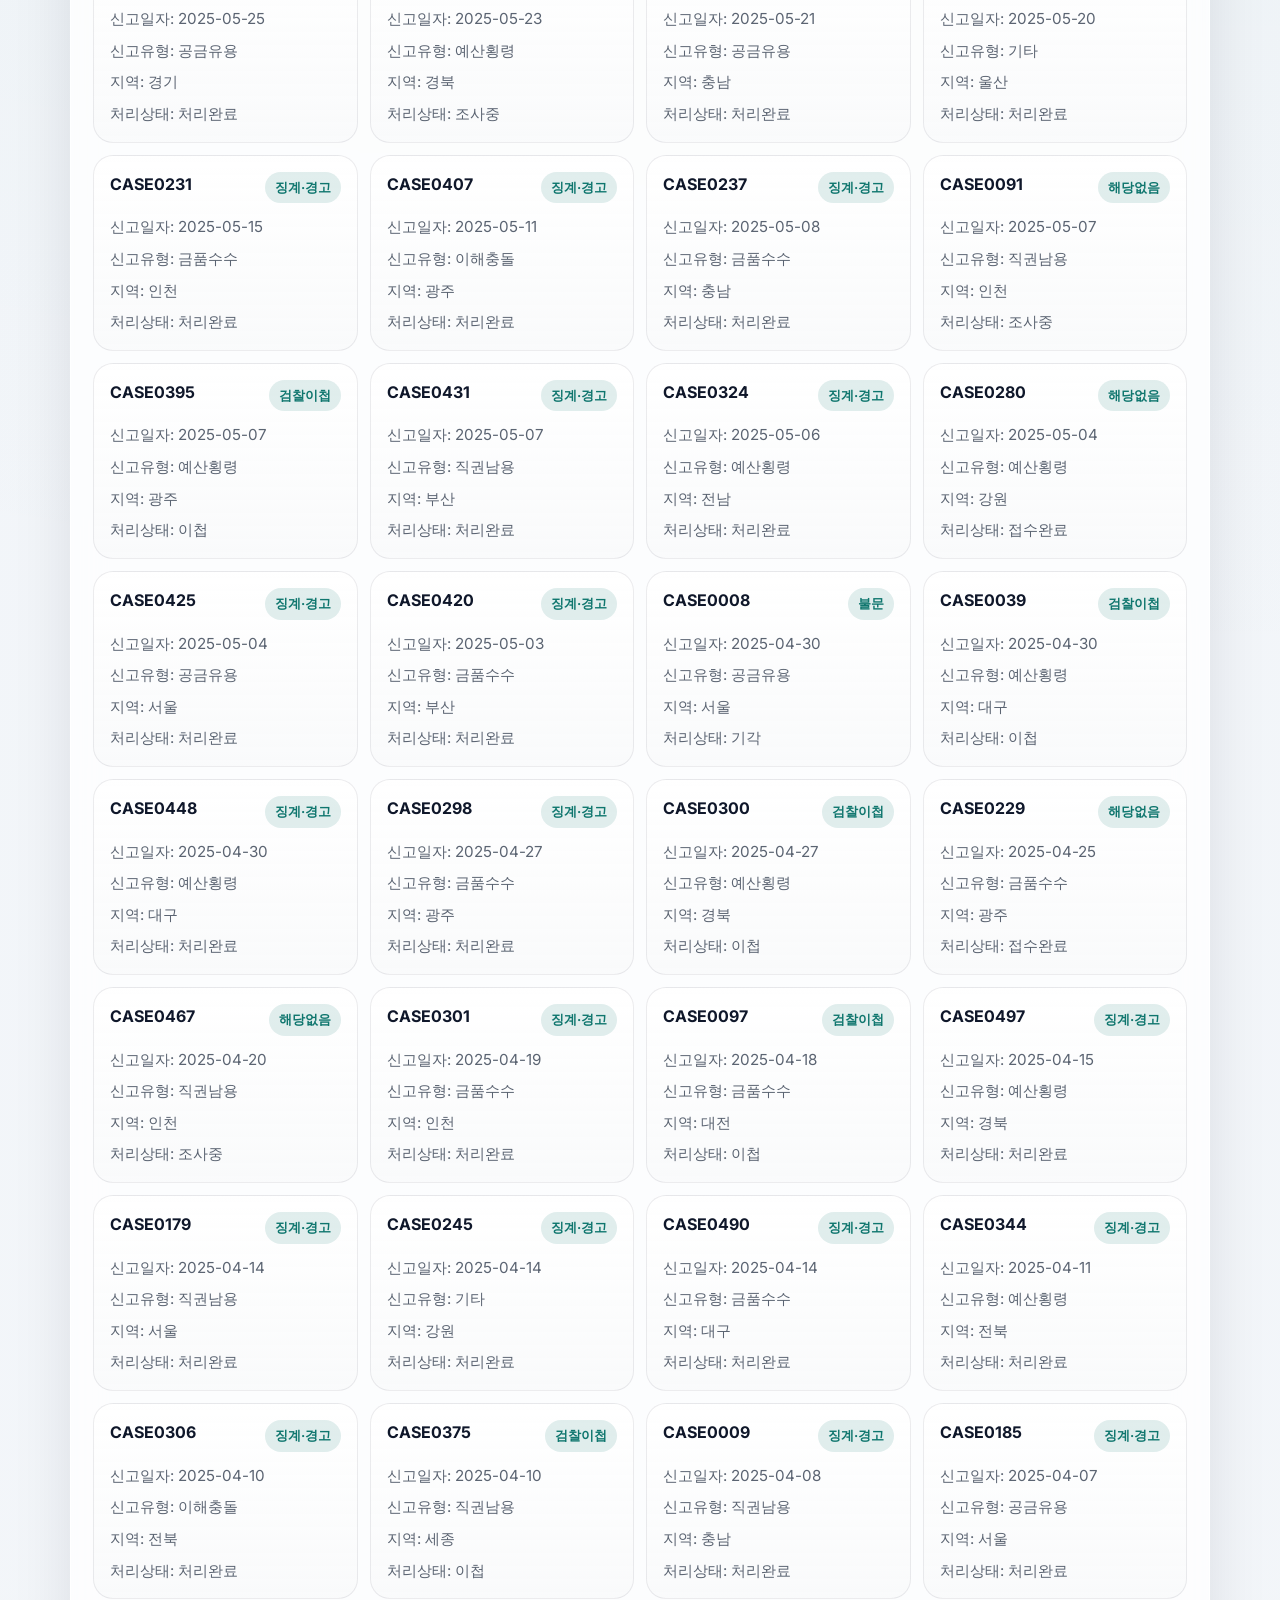
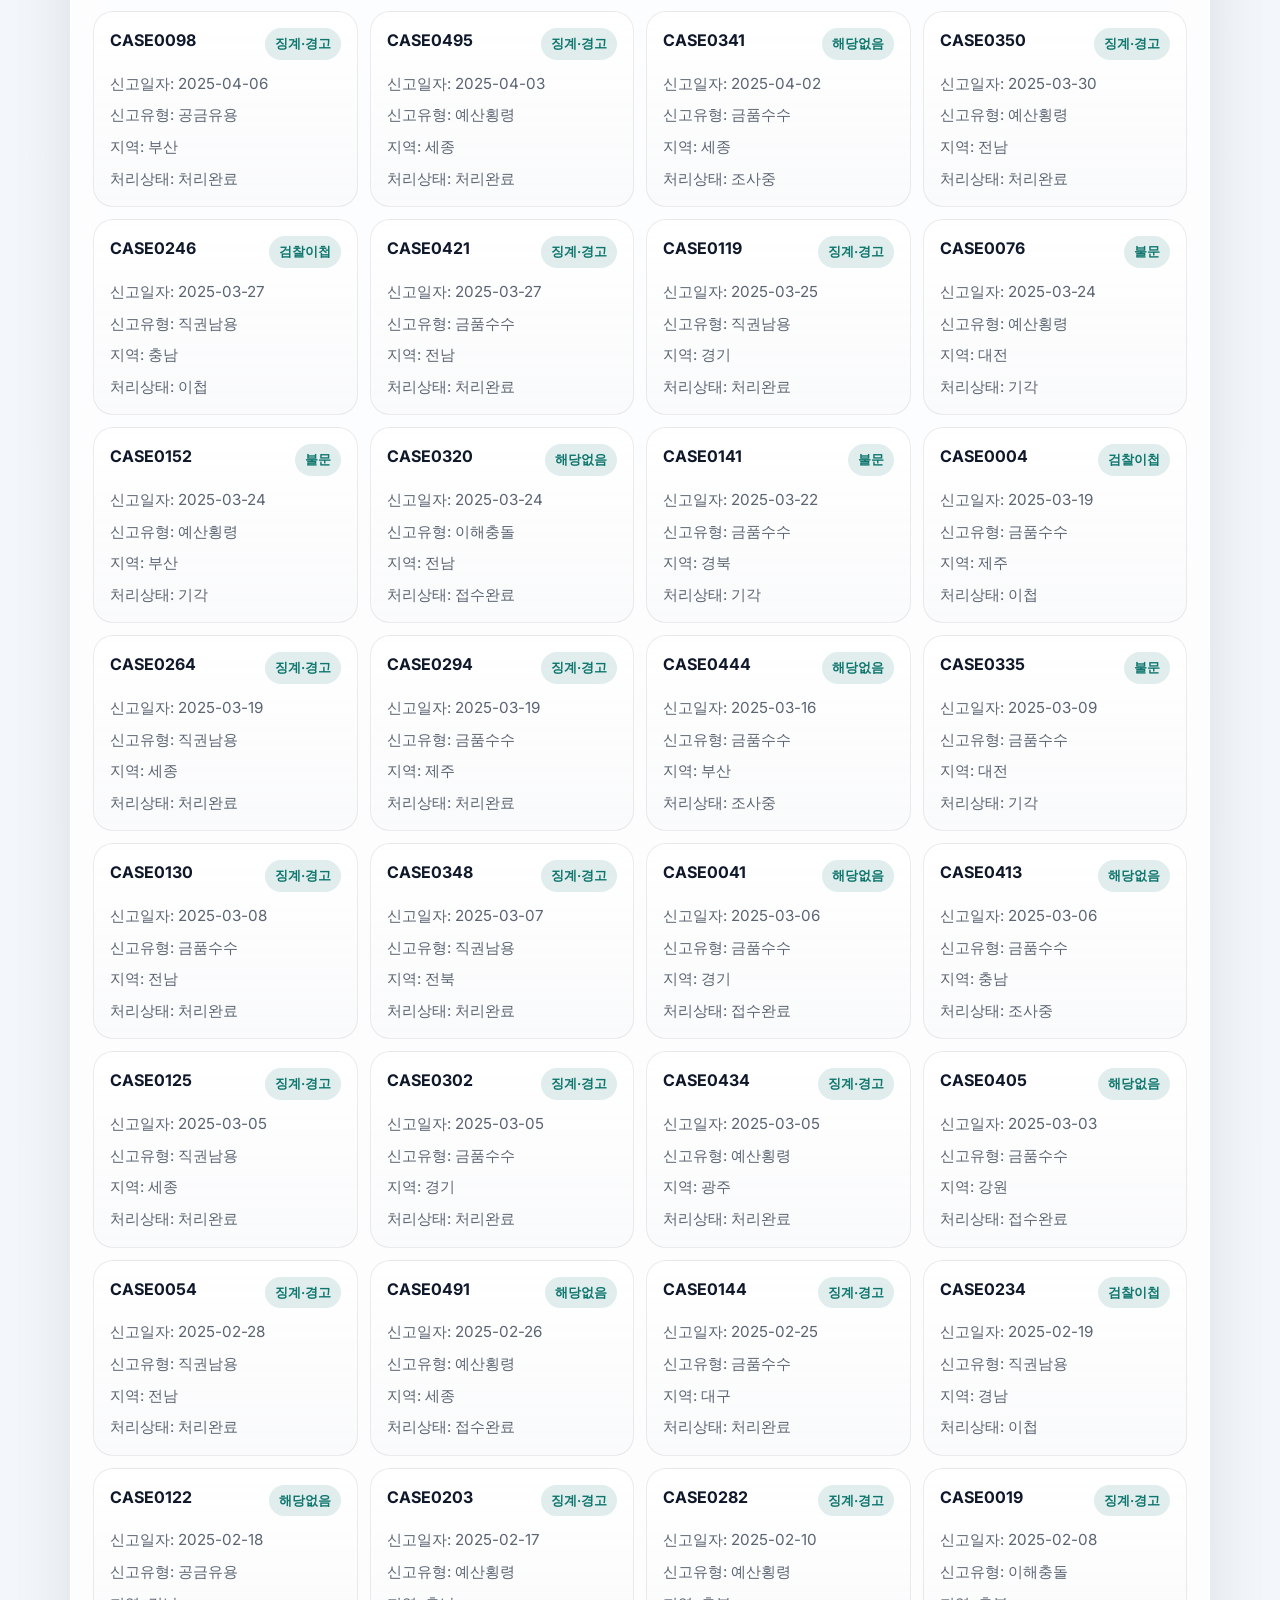
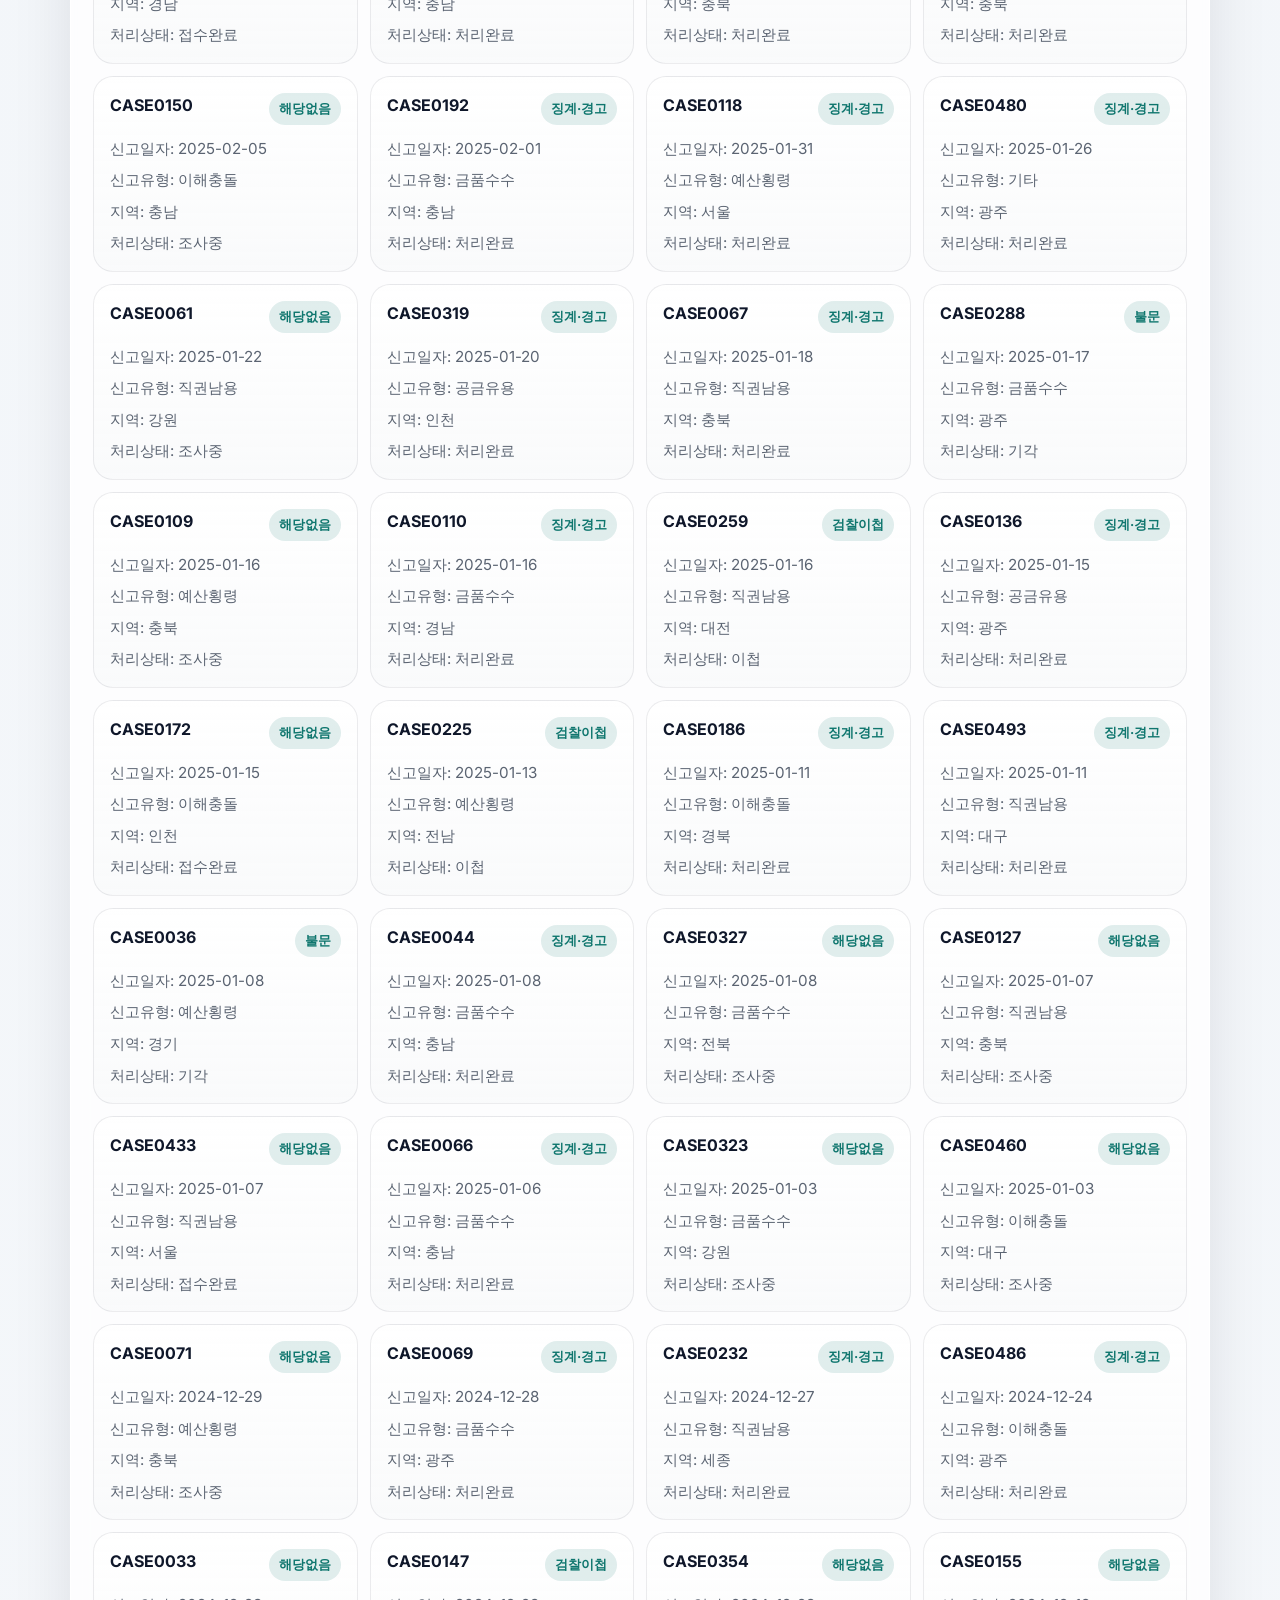
==== commit 9c3d139a: "refine github pages design" ====
--- a/github_pages/index.html
+++ b/github_pages/index.html
@@ -4,17 +4,27 @@
   <meta charset="utf-8">
   <meta name="viewport" content="width=device-width, initial-scale=1">
   <title>청렴 신고 사건 조회 및 정책 동향</title>
+  <link rel="preconnect" href="https://fonts.googleapis.com">
+  <link rel="preconnect" href="https://fonts.gstatic.com" crossorigin>
+  <link href="https://fonts.googleapis.com/css2?family=Inter:wght@400;500;600;700;800&family=Pretendard:wght@400;500;600;700;800&display=swap" rel="stylesheet">
   <link rel="stylesheet" href="./style.css">
 </head>
 <body>
+  <div class="bg-orb bg-orb-a"></div>
+  <div class="bg-orb bg-orb-b"></div>
   <main class="shell">
     <section class="hero">
-      <div>
+      <div class="hero-copy">
         <p class="eyebrow">행안부 청렴감사관실 공개 안내</p>
         <h1>청렴 신고 사건 조회와 최신 정책 동향</h1>
         <p class="lead">신고유형과 처리상태로 빠르게 필터링하고, 청렴 교육 현황과 행안부 보도자료도 함께 확인할 수 있습니다.</p>
+        <div class="hero-badges" aria-label="주요 기능">
+          <span>실시간 필터</span>
+          <span>교육 현황 요약</span>
+          <span>정책 RSS</span>
+        </div>
       </div>
-      <div class="stats">
+      <div class="stats panel">
         <div class="stat"><span>총 사건</span><strong id="totalCases">0</strong></div>
         <div class="stat"><span>교육기관</span><strong id="totalInstitutions">0</strong></div>
         <div class="stat"><span>우수기관</span><strong id="excellentInstitutions">0</strong></div>
@@ -30,13 +40,16 @@
         <span>처리상태</span>
         <select id="statusFilter"></select>
       </label>
-      <div class="result-count" id="resultCount">결과0건</div>
+      <div class="result-count" id="resultCount">결과 0건</div>
     </section>
 
     <section class="panel">
-      <div class="section-head">
-        <h2>신고 사건</h2>
-        <p>카드 형식으로 최근 신고 사건을 확인합니다.</p>
+      <div class="section-head section-head-inline">
+        <div>
+          <h2>신고 사건</h2>
+          <p>카드 형식으로 최근 신고 사건을 확인합니다.</p>
+        </div>
+        <span class="section-note">조건 변경 시 즉시 반영</span>
       </div>
       <div id="cards" class="cards"></div>
     </section>
--- a/github_pages/style.css
+++ b/github_pages/style.css
@@ -1,48 +1,178 @@
-:root {
+﻿:root {
   color-scheme: light;
-  --bg: #f4efe6;
-  --panel: #fffaf2;
-  --text: #1f2937;
+  --bg: #eef2f7;
+  --bg-2: #f8fafc;
+  --panel: rgba(255, 255, 255, 0.78);
+  --panel-solid: #ffffff;
+  --text: #0f172a;
   --muted: #5b6472;
-  --accent: #8b5e34;
-  --accent-2: #0f766e;
-  --line: rgba(31, 41, 55, 0.12);
+  --accent: #0f766e;
+  --accent-2: #2563eb;
+  --accent-soft: rgba(15, 118, 110, 0.12);
+  --line: rgba(15, 23, 42, 0.08);
+  --shadow: 0 24px 60px rgba(15, 23, 42, 0.10);
 }
 * { box-sizing: border-box; }
+html { scroll-behavior: smooth; }
 body {
   margin: 0;
-  font-family: "Segoe UI", Arial, sans-serif;
+  font-family: "Pretendard", "Inter", system-ui, -apple-system, BlinkMacSystemFont, sans-serif;
   color: var(--text);
-  background: radial-gradient(circle at top, #fff3dd, var(--bg) 40%, #e8eef2 100%);
+  line-height: 1.55;
+  background:
+    radial-gradient(circle at top left, rgba(37, 99, 235, 0.14), transparent 34%),
+    radial-gradient(circle at right 18%, rgba(15, 118, 110, 0.14), transparent 30%),
+    linear-gradient(180deg, var(--bg), var(--bg-2));
+  min-height: 100vh;
 }
-.shell { max-width: 1200px; margin: 0 auto; padding: 32px 20px 56px; }
-.hero { display: grid; gap: 20px; grid-template-columns: 1.7fr 1fr; align-items: end; margin-bottom: 20px; }
-.eyebrow { margin: 0 0 10px; color: var(--accent-2); font-weight: 700; letter-spacing: .04em; }
-h1 { margin: 0; font-size: clamp(2rem, 4vw, 3.5rem); line-height: 1.05; }
-.lead { margin: 14px 0 0; max-width: 60ch; color: var(--muted); }
-.panel { background: rgba(255, 250, 242, 0.82); backdrop-filter: blur(8px); border: 1px solid var(--line); border-radius: 20px; padding: 18px; box-shadow: 0 18px 50px rgba(31, 41, 55, 0.08); }
-.stats { display: grid; grid-template-columns: repeat(3, 1fr); gap: 12px; }
-.stat { padding: 16px; border-radius: 16px; background: linear-gradient(180deg, #fff, #f6efe5); border: 1px solid var(--line); }
+body::before {
+  content: "";
+  position: fixed;
+  inset: 0;
+  pointer-events: none;
+  background-image: linear-gradient(rgba(15, 23, 42, 0.03) 1px, transparent 1px), linear-gradient(90deg, rgba(15, 23, 42, 0.03) 1px, transparent 1px);
+  background-size: 48px 48px;
+  mask-image: linear-gradient(180deg, rgba(0,0,0,0.5), transparent 85%);
+}
+.bg-orb { position: fixed; border-radius: 999px; filter: blur(24px); pointer-events: none; opacity: .55; }
+.bg-orb-a { width: 260px; height: 260px; top: -80px; right: -60px; background: rgba(37, 99, 235, 0.18); }
+.bg-orb-b { width: 220px; height: 220px; bottom: 8%; left: -70px; background: rgba(15, 118, 110, 0.16); }
+.shell { position: relative; z-index: 1; max-width: 1180px; margin: 0 auto; padding: 32px 20px 60px; }
+.hero { display: grid; gap: 22px; grid-template-columns: minmax(0, 1.55fr) minmax(300px, .95fr); align-items: stretch; margin-bottom: 22px; }
+.hero-copy {
+  padding: 28px 28px 26px;
+  border-radius: 28px;
+  background: linear-gradient(135deg, rgba(255,255,255,.8), rgba(255,255,255,.55));
+  border: 1px solid rgba(255,255,255,.55);
+  box-shadow: var(--shadow);
+  backdrop-filter: blur(16px);
+}
+.eyebrow {
+  margin: 0 0 12px;
+  color: var(--accent);
+  font-size: .86rem;
+  font-weight: 800;
+  letter-spacing: .08em;
+  text-transform: uppercase;
+}
+h1 { margin: 0; font-size: clamp(2.2rem, 4vw, 4rem); line-height: 1.05; letter-spacing: -.05em; }
+.lead { margin: 14px 0 0; max-width: 60ch; color: var(--muted); font-size: 1.04rem; }
+.hero-badges { display: flex; flex-wrap: wrap; gap: 10px; margin-top: 18px; }
+.hero-badges span, .section-note {
+  display: inline-flex;
+  align-items: center;
+  gap: 8px;
+  padding: 9px 12px;
+  border-radius: 999px;
+  background: rgba(255,255,255,.75);
+  border: 1px solid var(--line);
+  color: var(--text);
+  font-size: .88rem;
+  font-weight: 600;
+}
+.panel {
+  background: var(--panel);
+  border: 1px solid rgba(255,255,255,.7);
+  border-radius: 28px;
+  padding: 22px;
+  box-shadow: var(--shadow);
+  backdrop-filter: blur(16px);
+}
+.stats { display: grid; grid-template-columns: 1fr; gap: 12px; }
+.stat {
+  padding: 18px 18px 16px;
+  border-radius: 20px;
+  background: linear-gradient(180deg, rgba(255,255,255,.95), rgba(248,250,252,.92));
+  border: 1px solid var(--line);
+}
 .stat span, .section-head p, .muted { color: var(--muted); }
-.stat strong { display: block; margin-top: 8px; font-size: 1.8rem; }
-.controls { display: grid; grid-template-columns: repeat(3, minmax(0, 1fr)); gap: 14px; align-items: end; margin-bottom: 18px; }
-label span { display: block; font-size: .9rem; margin-bottom: 6px; color: var(--muted); }
-select { width: 100%; padding: 12px 14px; border-radius: 12px; border: 1px solid var(--line); background: white; font-size: 1rem; }
-.result-count { justify-self: end; font-weight: 700; color: var(--accent); padding-bottom: 10px; }
-.section-head { margin-bottom: 14px; }
-.section-head h2 { margin: 0 0 6px; }
-.cards { display: grid; gap: 14px; grid-template-columns: repeat(auto-fit, minmax(250px, 1fr)); }
-.card { border: 1px solid var(--line); border-radius: 18px; padding: 16px; background: linear-gradient(180deg, #fff, #faf6ee); }
-.card .top { display: flex; justify-content: space-between; gap: 12px; margin-bottom: 12px; }
-.pill { display: inline-block; padding: 6px 10px; border-radius: 999px; background: rgba(15, 118, 110, 0.12); color: var(--accent-2); font-size: .85rem; }
+.stat span { font-size: .86rem; font-weight: 600; text-transform: uppercase; letter-spacing: .04em; }
+.stat strong { display: block; margin-top: 8px; font-size: 2rem; font-weight: 800; letter-spacing: -.04em; }
+.controls { display: grid; grid-template-columns: minmax(0, 1fr) minmax(0, 1fr) auto; gap: 14px; align-items: end; margin-bottom: 18px; }
+label span { display: block; font-size: .88rem; margin-bottom: 8px; color: var(--muted); font-weight: 600; }
+select {
+  width: 100%;
+  padding: 13px 14px;
+  border-radius: 14px;
+  border: 1px solid var(--line);
+  background: rgba(255,255,255,.94);
+  font-size: 0.98rem;
+  color: var(--text);
+  outline: none;
+}
+select:focus {
+  border-color: rgba(15, 118, 110, 0.45);
+  box-shadow: 0 0 0 4px rgba(15, 118, 110, 0.12);
+}
+.result-count {
+  justify-self: end;
+  align-self: center;
+  font-weight: 800;
+  color: var(--accent);
+  padding-bottom: 2px;
+  white-space: nowrap;
+}
+.section-head { margin-bottom: 16px; }
+.section-head-inline {
+  display: flex;
+  align-items: start;
+  justify-content: space-between;
+  gap: 12px;
+}
+.section-head h2 { margin: 0 0 6px; font-size: 1.08rem; letter-spacing: -.02em; }
+.cards { display: grid; gap: 12px; grid-template-columns: repeat(auto-fit, minmax(250px, 1fr)); }
+.card {
+  border: 1px solid var(--line);
+  border-radius: 20px;
+  padding: 16px;
+  background: linear-gradient(180deg, rgba(255,255,255,.98), rgba(249,250,251,.92));
+  transition: transform .2s ease, box-shadow .2s ease, border-color .2s ease;
+}
+.card:hover {
+  border-color: rgba(15, 118, 110, 0.22);
+  box-shadow: 0 16px 30px rgba(15, 23, 42, 0.10);
+  transform: translateY(-2px);
+}
+.card .top { display: flex; justify-content: space-between; gap: 12px; margin-bottom: 12px; align-items: start; }
+.pill {
+  display: inline-flex;
+  align-items: center;
+  padding: 6px 10px;
+  border-radius: 999px;
+  background: var(--accent-soft);
+  color: var(--accent);
+  font-size: .8rem;
+  font-weight: 700;
+}
 .meta { display: grid; gap: 8px; color: var(--muted); font-size: .95rem; }
 .grid { display: grid; grid-template-columns: 1fr 1fr; gap: 18px; margin-top: 18px; }
 .edu-summary { display: grid; gap: 10px; }
-.edu-item { padding: 14px; border-radius: 14px; background: #fff; border: 1px solid var(--line); display: flex; justify-content: space-between; gap: 16px; }
-.rss-list { margin: 0; padding-left: 18px; display: grid; gap: 12px; }
-.rss-list a { color: var(--text); font-weight: 600; text-decoration: none; }
+.edu-item {
+  padding: 15px 16px;
+  border-radius: 16px;
+  background: rgba(255,255,255,.96);
+  border: 1px solid var(--line);
+  display: flex;
+  justify-content: space-between;
+  gap: 16px;
+}
+.edu-item strong { font-size: 1.15rem; }
+.rss-list { margin: 0; padding-left: 18px; display: grid; gap: 14px; }
+.rss-list li { padding-bottom: 10px; border-bottom: 1px solid rgba(15, 23, 42, 0.08); }
+.rss-list li:last-child { border-bottom: 0; padding-bottom: 0; }
+.rss-list a { color: var(--text); font-weight: 700; text-decoration: none; }
+.rss-list a:hover { color: var(--accent-2); text-decoration: underline; }
 .rss-list time, .rss-list p { color: var(--muted); margin: 4px 0 0; }
 @media (max-width: 900px) {
   .hero, .grid, .controls { grid-template-columns: 1fr; }
   .result-count { justify-self: start; }
+  .stats { grid-template-columns: repeat(3, minmax(0, 1fr)); }
 }
+@media (max-width: 640px) {
+  .shell { padding: 18px 12px 36px; }
+  .panel, .hero-copy { padding: 16px; border-radius: 20px; }
+  h1 { font-size: 1.95rem; }
+  .stats { grid-template-columns: 1fr; }
+  .edu-item { flex-direction: column; gap: 6px; }
+  .section-head-inline { flex-direction: column; }
+}
